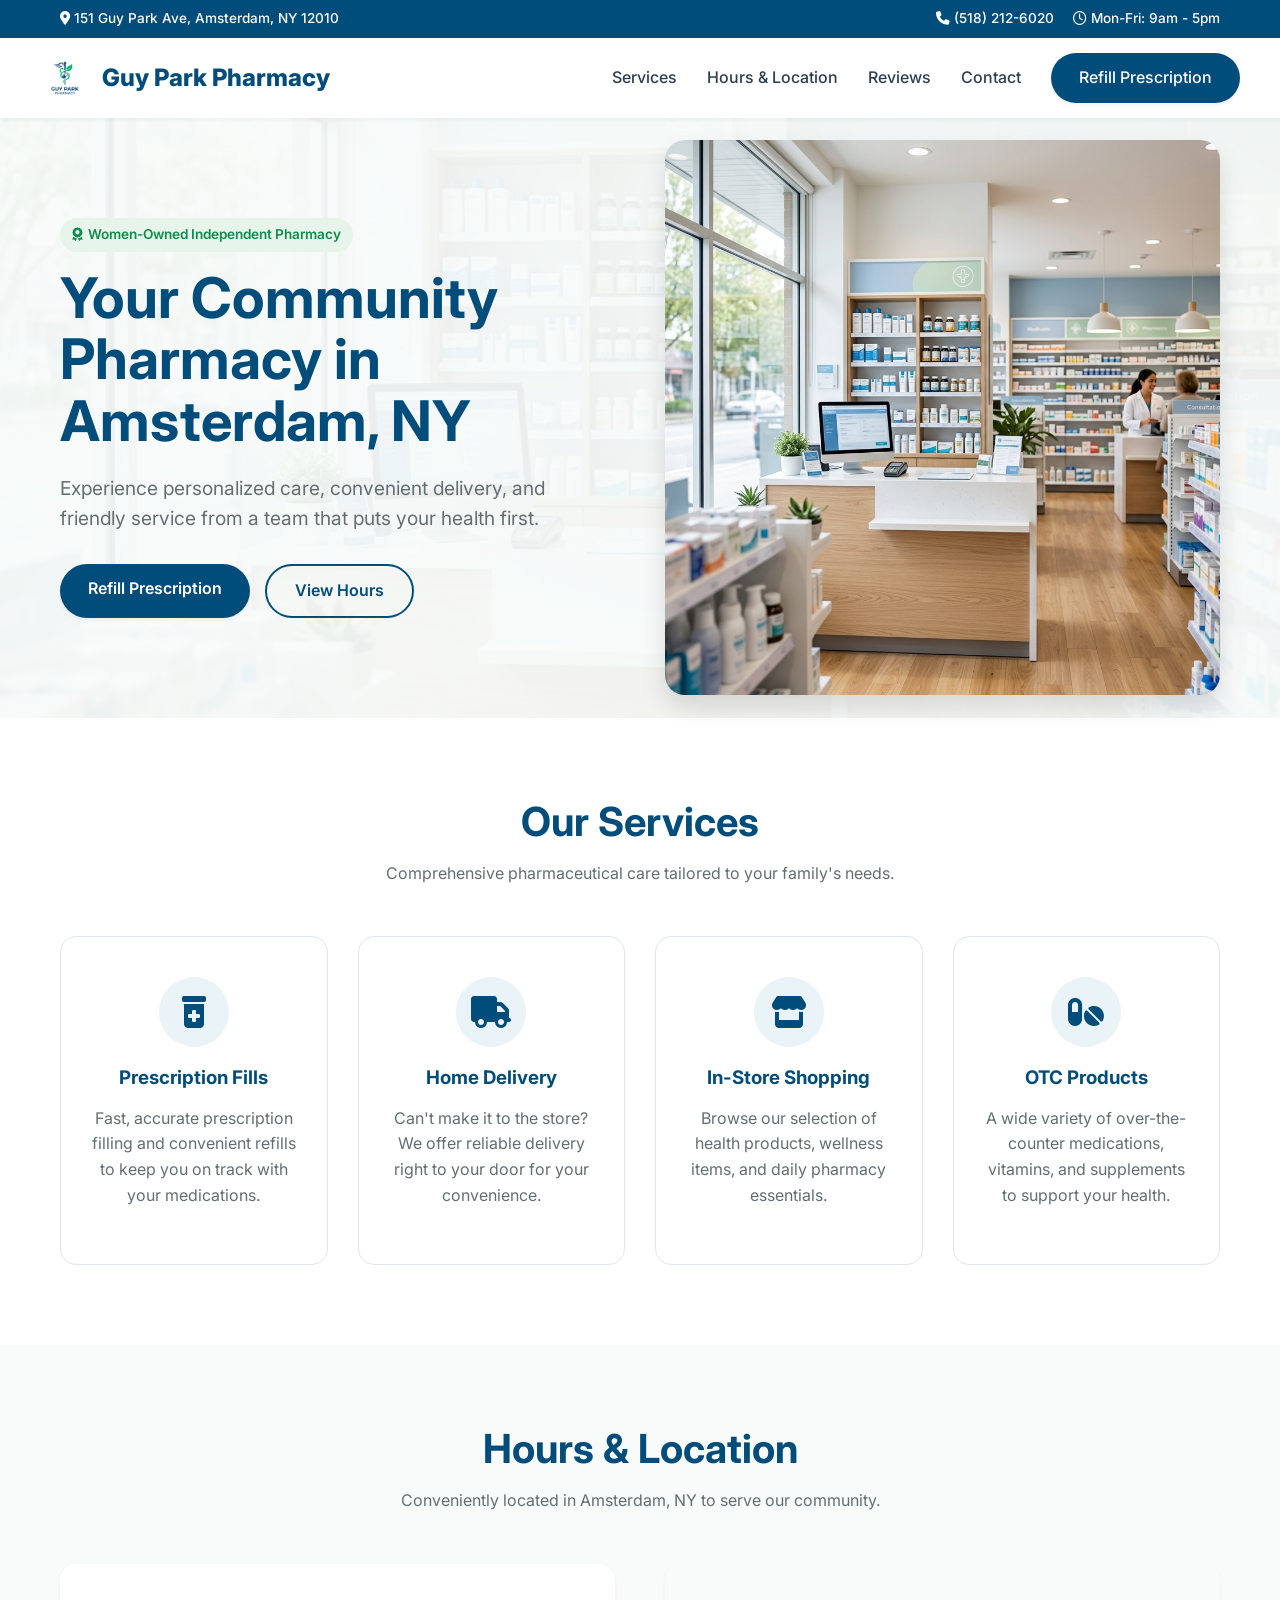
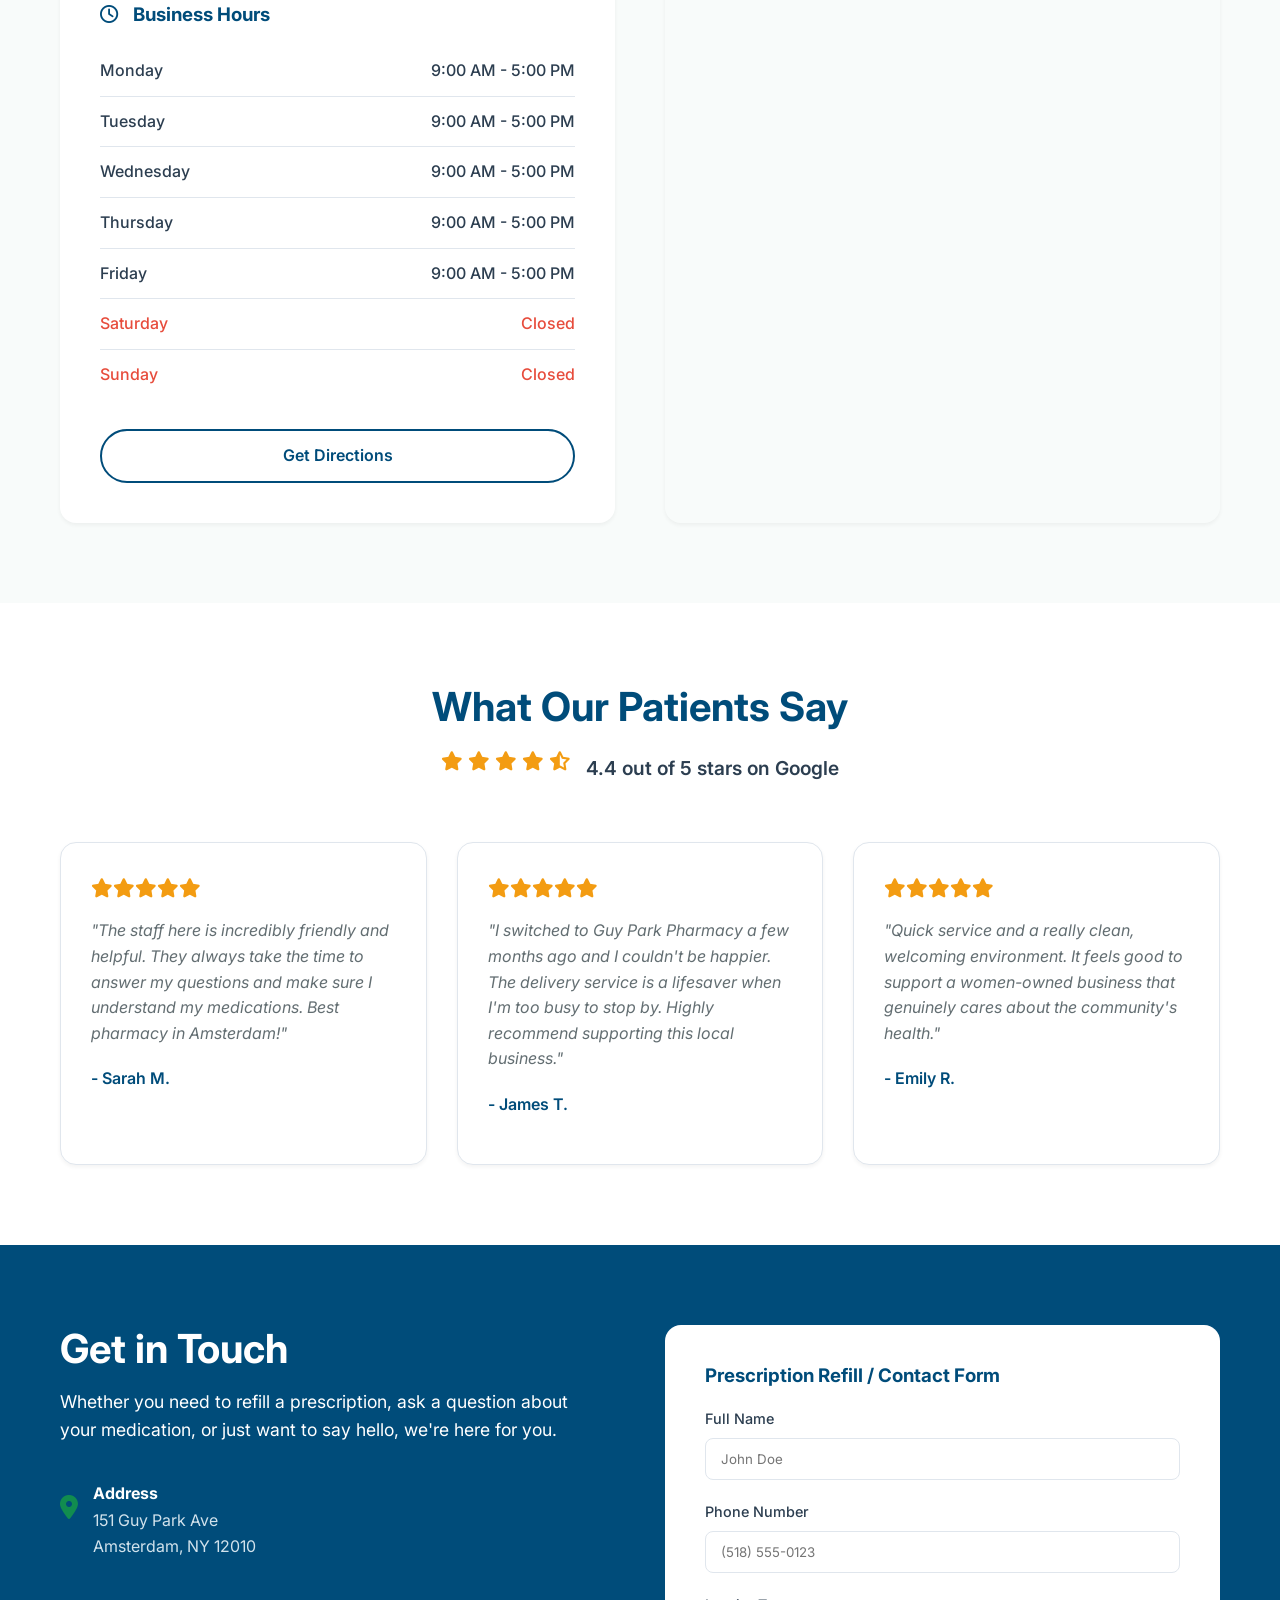
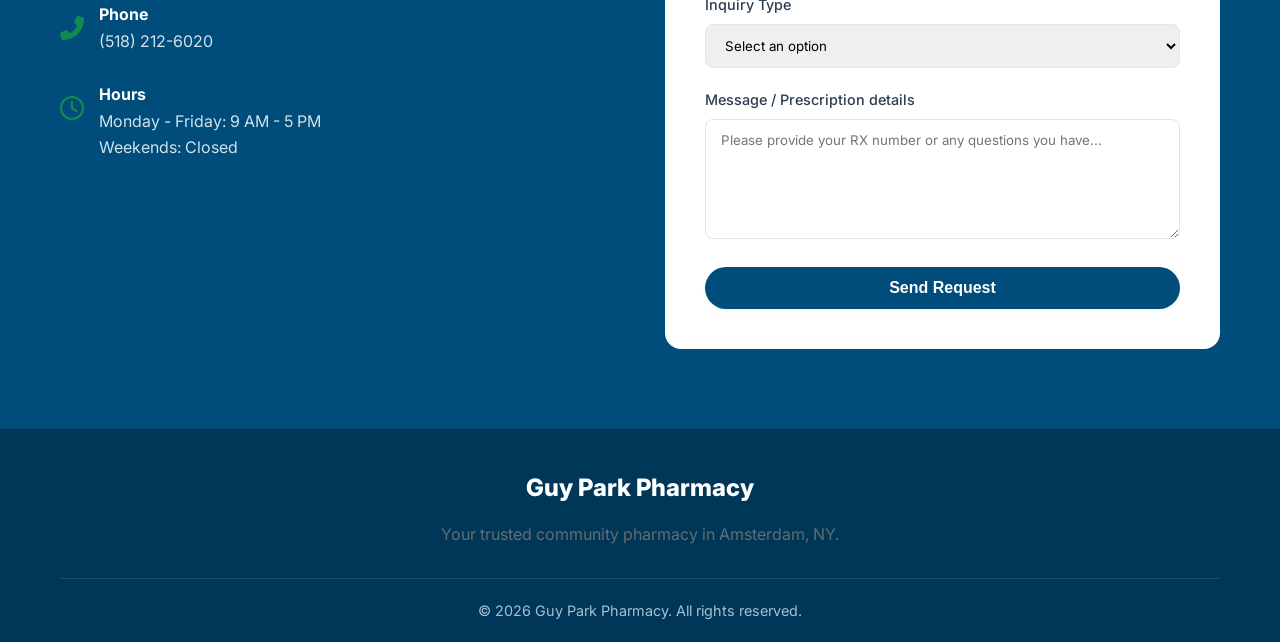
==== index.html @ b2bc0f2f "Initial commit for Guy Park Pharmacy website" ====
<!DOCTYPE html>
<html lang="en">
<head>
    <meta charset="UTF-8">
    <meta name="viewport" content="width=device-width, initial-scale=1.0">
    <title>Guy Park Pharmacy | Amsterdam, NY</title>
    <meta name="description" content="Guy Park Pharmacy is a highly-rated, women-owned independent community pharmacy in Amsterdam, NY. We offer prescription fulfillment, delivery, and friendly service.">
    
    <!-- Google Fonts -->
    <link rel="preconnect" href="https://fonts.googleapis.com">
    <link rel="preconnect" href="https://fonts.gstatic.com" crossorigin>
    <link href="https://fonts.googleapis.com/css2?family=Inter:wght@400;500;600;700;800&display=swap" rel="stylesheet">
    
    <!-- FontAwesome for Icons -->
    <link rel="stylesheet" href="https://cdnjs.cloudflare.com/ajax/libs/font-awesome/6.4.0/css/all.min.css">
    
    <!-- Custom CSS -->
    <link rel="stylesheet" href="css/styles.css">
</head>
<body>

    <!-- Top Bar -->
    <div class="top-bar">
        <div class="container">
            <div>
                <i class="fas fa-map-marker-alt"></i> 151 Guy Park Ave, Amsterdam, NY 12010
            </div>
            <div>
                <a href="tel:+15182126020"><i class="fas fa-phone"></i> (518) 212-6020</a>
                <a href="#hours"><i class="far fa-clock"></i> Mon-Fri: 9am - 5pm</a>
            </div>
        </div>
    </div>

    <!-- Header & Navigation -->
    <header>
        <div class="container main-nav">
            <a href="#" class="logo">
                <img src="assets/logo.png" alt="Guy Park Pharmacy Logo">
                Guy Park Pharmacy
            </a>
            
            <button class="mobile-menu-btn" aria-label="Toggle Menu">
                <i class="fas fa-bars"></i>
            </button>
            
            <ul class="nav-links">
                <li><a href="#services">Services</a></li>
                <li><a href="#hours">Hours & Location</a></li>
                <li><a href="#reviews">Reviews</a></li>
                <li><a href="#contact">Contact</a></li>
                <li><a href="#contact" class="btn btn-primary" style="color: white;">Refill Prescription</a></li>
            </ul>
        </div>
    </header>

    <main>
        <!-- Hero Section -->
        <section class="hero" id="home">
            <img src="assets/hero.png" alt="Pharmacy Interior" class="hero-bg" style="opacity: 0.05;">
            <div class="container">
                <div class="hero-content">
                    <div class="badge">
                        <i class="fas fa-award"></i> Women-Owned Independent Pharmacy
                    </div>
                    <h1>Your Community Pharmacy in Amsterdam, NY</h1>
                    <p>Experience personalized care, convenient delivery, and friendly service from a team that puts your health first.</p>
                    <div class="hero-buttons">
                        <a href="#contact" class="btn btn-primary">Refill Prescription</a>
                        <a href="#hours" class="btn btn-outline">View Hours</a>
                    </div>
                </div>
                <div class="hero-image">
                    <img src="assets/hero.png" alt="Clean and bright community pharmacy interior">
                </div>
            </div>
        </section>

        <!-- Services Section -->
        <section id="services">
            <div class="container">
                <div class="section-header">
                    <h2 class="section-title">Our Services</h2>
                    <p>Comprehensive pharmaceutical care tailored to your family's needs.</p>
                </div>
                
                <div class="services-grid">
                    <div class="service-card">
                        <div class="service-icon">
                            <i class="fas fa-prescription-bottle-alt"></i>
                        </div>
                        <h3>Prescription Fills</h3>
                        <p>Fast, accurate prescription filling and convenient refills to keep you on track with your medications.</p>
                    </div>
                    
                    <div class="service-card">
                        <div class="service-icon">
                            <i class="fas fa-truck"></i>
                        </div>
                        <h3>Home Delivery</h3>
                        <p>Can't make it to the store? We offer reliable delivery right to your door for your convenience.</p>
                    </div>
                    
                    <div class="service-card">
                        <div class="service-icon">
                            <i class="fas fa-store"></i>
                        </div>
                        <h3>In-Store Shopping</h3>
                        <p>Browse our selection of health products, wellness items, and daily pharmacy essentials.</p>
                    </div>
                    
                    <div class="service-card">
                        <div class="service-icon">
                            <i class="fas fa-pills"></i>
                        </div>
                        <h3>OTC Products</h3>
                        <p>A wide variety of over-the-counter medications, vitamins, and supplements to support your health.</p>
                    </div>
                </div>
            </div>
        </section>

        <!-- Hours & Location Section -->
        <section id="hours" class="info-section">
            <div class="container">
                <div class="section-header">
                    <h2 class="section-title">Hours & Location</h2>
                    <p>Conveniently located in Amsterdam, NY to serve our community.</p>
                </div>
                
                <div class="info-grid">
                    <div class="hours-card">
                        <h3><i class="far fa-clock" style="color: var(--primary-blue); margin-right: 10px;"></i> Business Hours</h3>
                        <ul class="hours-list">
                            <li><span>Monday</span> <span>9:00 AM - 5:00 PM</span></li>
                            <li><span>Tuesday</span> <span>9:00 AM - 5:00 PM</span></li>
                            <li><span>Wednesday</span> <span>9:00 AM - 5:00 PM</span></li>
                            <li><span>Thursday</span> <span>9:00 AM - 5:00 PM</span></li>
                            <li><span>Friday</span> <span>9:00 AM - 5:00 PM</span></li>
                            <li class="closed"><span>Saturday</span> <span>Closed</span></li>
                            <li class="closed"><span>Sunday</span> <span>Closed</span></li>
                        </ul>
                        <div style="margin-top: 30px;">
                            <a href="https://www.google.com/maps/place/Guy+Park+Pharmacy/@42.9444262,-74.200725,17z/data=!4m15!1m8!3m7!1s0x89de61a58479da85:0x96a88b365ef6ac1d!2sGuy+Park+Pharmacy!8m2!3d42.9444223!4d-74.1981447!10e1!16s%2Fg%2F11jdb7kjbs!3m5!1s0x89de61a58479da85:0x96a88b365ef6ac1d!8m2!3d42.9444223!4d-74.1981447!16s%2Fg%2F11jdb7kjbs?entry=ttu&g_ep=EgoyMDI2MDQyOC4wIKXMDSoASAFQAw%3D%3D" target="_blank" rel="noopener noreferrer" class="btn btn-outline" style="width: 100%; text-align: center;">Get Directions</a>
                        </div>
                    </div>
                    
                    <div class="map-container">
                        <iframe 
                            src="https://www.google.com/maps/embed?pb=!1m18!1m12!1m3!1d2915.2014167520037!2d-74.20071962340387!3d42.944426171144884!2m3!1f0!2f0!3f0!3m2!1i1024!2i768!4f13.1!3m3!1m2!1s0x89de61a58479da85%3A0x96a88b365ef6ac1d!2sGuy%20Park%20Pharmacy!5e0!3m2!1sen!2sus!4v1714506540000!5m2!1sen!2sus" 
                            allowfullscreen="" 
                            loading="lazy" 
                            referrerpolicy="no-referrer-when-downgrade"
                            title="Guy Park Pharmacy Location">
                        </iframe>
                    </div>
                </div>
            </div>
        </section>

        <!-- Reviews Section -->
        <section id="reviews">
            <div class="container">
                <div class="section-header">
                    <h2 class="section-title">What Our Patients Say</h2>
                    <div class="rating-summary">
                        <div class="stars">
                            <i class="fas fa-star"></i>
                            <i class="fas fa-star"></i>
                            <i class="fas fa-star"></i>
                            <i class="fas fa-star"></i>
                            <i class="fas fa-star-half-alt"></i>
                        </div>
                        <span>4.4 out of 5 stars on Google</span>
                    </div>
                </div>
                
                <div class="reviews-grid">
                    <div class="review-card">
                        <div class="stars">
                            <i class="fas fa-star"></i><i class="fas fa-star"></i><i class="fas fa-star"></i><i class="fas fa-star"></i><i class="fas fa-star"></i>
                        </div>
                        <p class="review-text">"The staff here is incredibly friendly and helpful. They always take the time to answer my questions and make sure I understand my medications. Best pharmacy in Amsterdam!"</p>
                        <p class="review-author">- Sarah M.</p>
                    </div>
                    
                    <div class="review-card">
                        <div class="stars">
                            <i class="fas fa-star"></i><i class="fas fa-star"></i><i class="fas fa-star"></i><i class="fas fa-star"></i><i class="fas fa-star"></i>
                        </div>
                        <p class="review-text">"I switched to Guy Park Pharmacy a few months ago and I couldn't be happier. The delivery service is a lifesaver when I'm too busy to stop by. Highly recommend supporting this local business."</p>
                        <p class="review-author">- James T.</p>
                    </div>
                    
                    <div class="review-card">
                        <div class="stars">
                            <i class="fas fa-star"></i><i class="fas fa-star"></i><i class="fas fa-star"></i><i class="fas fa-star"></i><i class="fas fa-star"></i>
                        </div>
                        <p class="review-text">"Quick service and a really clean, welcoming environment. It feels good to support a women-owned business that genuinely cares about the community's health."</p>
                        <p class="review-author">- Emily R.</p>
                    </div>
                </div>
            </div>
        </section>

        <!-- Contact Section -->
        <section id="contact" class="contact-section">
            <div class="container">
                <div class="contact-grid">
                    <div class="contact-info">
                        <h2 class="section-title" style="text-align: left;">Get in Touch</h2>
                        <p style="margin-bottom: 40px; font-size: 1.1rem;">Whether you need to refill a prescription, ask a question about your medication, or just want to say hello, we're here for you.</p>
                        
                        <div class="contact-item">
                            <div class="contact-item-icon"><i class="fas fa-map-marker-alt"></i></div>
                            <div>
                                <h4>Address</h4>
                                <p>151 Guy Park Ave<br>Amsterdam, NY 12010</p>
                            </div>
                        </div>
                        
                        <div class="contact-item">
                            <div class="contact-item-icon"><i class="fas fa-phone-alt"></i></div>
                            <div>
                                <h4>Phone</h4>
                                <a href="tel:+15182126020">(518) 212-6020</a>
                            </div>
                        </div>
                        
                        <div class="contact-item">
                            <div class="contact-item-icon"><i class="far fa-clock"></i></div>
                            <div>
                                <h4>Hours</h4>
                                <p>Monday - Friday: 9 AM - 5 PM<br>Weekends: Closed</p>
                            </div>
                        </div>
                    </div>
                    
                    <div class="contact-form">
                        <h3>Prescription Refill / Contact Form</h3>
                        <form id="contactForm" name="contact" data-netlify="true">
                            <div class="form-group">
                                <label for="name">Full Name</label>
                                <input type="text" id="name" name="name" class="form-control" required placeholder="John Doe">
                            </div>
                            <div class="form-group">
                                <label for="phone">Phone Number</label>
                                <input type="tel" id="phone" name="phone" class="form-control" required placeholder="(518) 555-0123">
                            </div>
                            <div class="form-group">
                                <label for="inquiryType">Inquiry Type</label>
                                <select id="inquiryType" name="inquiryType" class="form-control" required>
                                    <option value="" disabled selected>Select an option</option>
                                    <option value="refill">Prescription Refill</option>
                                    <option value="delivery">Delivery Request</option>
                                    <option value="general">General Question</option>
                                </select>
                            </div>
                            <div class="form-group">
                                <label for="message">Message / Prescription details</label>
                                <textarea id="message" name="message" class="form-control" required placeholder="Please provide your RX number or any questions you have..."></textarea>
                            </div>
                            <button type="submit" class="btn btn-primary" style="width: 100%;">Send Request</button>
                        </form>
                    </div>
                </div>
            </div>
        </section>
    </main>

    <!-- Footer -->
    <footer>
        <div class="container">
            <div class="footer-content">
                <div class="footer-logo">Guy Park Pharmacy</div>
                <p>Your trusted community pharmacy in Amsterdam, NY.</p>
            </div>
            <div class="copyright">
                &copy; <script>document.write(new Date().getFullYear())</script> Guy Park Pharmacy. All rights reserved.
            </div>
        </div>
    </footer>

    <!-- Custom JS -->
    <script src="js/main.js"></script>
</body>
</html>
---- css/styles.css ----
:root {
  --primary-blue: #004c7a;
  --secondary-blue: #006eb3;
  --primary-green: #118c4f;
  --light-bg: #f8fbfa;
  --dark-text: #2c3e50;
  --gray-text: #636e72;
  --white: #ffffff;
  --border-color: #e0e6ed;
  
  --font-main: 'Inter', system-ui, -apple-system, sans-serif;
  
  --shadow-sm: 0 2px 4px rgba(0,0,0,0.05);
  --shadow-md: 0 4px 12px rgba(0,0,0,0.08);
  --shadow-lg: 0 12px 24px rgba(0,0,0,0.12);
  
  --transition: all 0.3s ease;
}

* {
  margin: 0;
  padding: 0;
  box-sizing: border-box;
}

body {
  font-family: var(--font-main);
  color: var(--dark-text);
  line-height: 1.6;
  background-color: var(--white);
  -webkit-font-smoothing: antialiased;
}

h1, h2, h3, h4, h5, h6 {
  font-weight: 700;
  line-height: 1.2;
  margin-bottom: 1rem;
  color: var(--primary-blue);
}

p {
  margin-bottom: 1rem;
  color: var(--gray-text);
}

a {
  color: var(--primary-blue);
  text-decoration: none;
  transition: var(--transition);
}

a:hover {
  color: var(--secondary-blue);
}

img {
  max-width: 100%;
  height: auto;
  display: block;
}

.container {
  width: 100%;
  max-width: 1200px;
  margin: 0 auto;
  padding: 0 20px;
}

/* Button Styles */
.btn {
  display: inline-block;
  padding: 12px 28px;
  border-radius: 50px;
  font-weight: 600;
  text-align: center;
  cursor: pointer;
  transition: var(--transition);
  border: none;
  font-size: 1rem;
}

.btn-primary {
  background-color: var(--primary-blue);
  color: var(--white);
  box-shadow: var(--shadow-sm);
}

.btn-primary:hover {
  background-color: var(--secondary-blue);
  color: var(--white);
  transform: translateY(-2px);
  box-shadow: var(--shadow-md);
}

.btn-secondary {
  background-color: var(--primary-green);
  color: var(--white);
}

.btn-secondary:hover {
  background-color: #0e7340;
  color: var(--white);
  transform: translateY(-2px);
  box-shadow: var(--shadow-md);
}

.btn-outline {
  background-color: transparent;
  color: var(--primary-blue);
  border: 2px solid var(--primary-blue);
}

.btn-outline:hover {
  background-color: var(--primary-blue);
  color: var(--white);
}

/* Header & Navigation */
header {
  background-color: var(--white);
  box-shadow: var(--shadow-sm);
  position: sticky;
  top: 0;
  z-index: 100;
}

.top-bar {
  background-color: var(--primary-blue);
  color: var(--white);
  padding: 8px 0;
  font-size: 0.85rem;
  font-weight: 500;
}

.top-bar .container {
  display: flex;
  justify-content: space-between;
  align-items: center;
}

.top-bar a {
  color: var(--white);
  margin-left: 15px;
}

.top-bar a:hover {
  opacity: 0.8;
}

.main-nav {
  display: flex;
  justify-content: space-between;
  align-items: center;
  padding: 15px 0;
}

.logo {
  display: flex;
  align-items: center;
  gap: 12px;
  font-size: 1.5rem;
  font-weight: 800;
  color: var(--primary-blue);
}

.logo img {
  height: 50px;
}

.nav-links {
  display: flex;
  list-style: none;
  gap: 30px;
  align-items: center;
}

.nav-links a {
  color: var(--dark-text);
  font-weight: 500;
}

.nav-links a:hover, .nav-links a.active {
  color: var(--primary-green);
}

.mobile-menu-btn {
  display: none;
  background: none;
  border: none;
  font-size: 1.5rem;
  cursor: pointer;
  color: var(--primary-blue);
}

/* Badges */
.badge {
  display: inline-flex;
  align-items: center;
  background-color: #e6f4ea;
  color: var(--primary-green);
  padding: 6px 12px;
  border-radius: 20px;
  font-size: 0.85rem;
  font-weight: 600;
  margin-bottom: 1rem;
}

.badge i {
  margin-right: 6px;
}

/* Sections */
section {
  padding: 80px 0;
}

.section-header {
  text-align: center;
  max-width: 600px;
  margin: 0 auto 50px;
}

.section-title {
  font-size: 2.5rem;
  margin-bottom: 15px;
}

/* Hero Section */
.hero {
  padding: 0;
  position: relative;
  background-color: var(--light-bg);
  min-height: 600px;
  display: flex;
  align-items: center;
}

.hero-bg {
  position: absolute;
  top: 0;
  left: 0;
  width: 100%;
  height: 100%;
  object-fit: cover;
  opacity: 0.15;
  z-index: 0;
}

.hero .container {
  position: relative;
  z-index: 1;
  display: grid;
  grid-template-columns: 1fr 1fr;
  gap: 50px;
  align-items: center;
}

.hero-content h1 {
  font-size: 3.5rem;
  line-height: 1.1;
  margin-bottom: 20px;
  color: var(--primary-blue);
}

.hero-content p {
  font-size: 1.2rem;
  margin-bottom: 30px;
}

.hero-buttons {
  display: flex;
  gap: 15px;
}

.hero-image {
  border-radius: 20px;
  box-shadow: var(--shadow-lg);
  overflow: hidden;
}

.hero-image img {
  width: 100%;
  height: auto;
  transform: scale(1.05);
  transition: transform 0.5s ease;
}

.hero-image:hover img {
  transform: scale(1);
}

/* Services */
.services-grid {
  display: grid;
  grid-template-columns: repeat(auto-fit, minmax(250px, 1fr));
  gap: 30px;
}

.service-card {
  background: var(--white);
  border: 1px solid var(--border-color);
  border-radius: 16px;
  padding: 40px 30px;
  text-align: center;
  transition: var(--transition);
}

.service-card:hover {
  transform: translateY(-10px);
  box-shadow: var(--shadow-md);
  border-color: transparent;
}

.service-icon {
  width: 70px;
  height: 70px;
  background-color: #eaf3f8;
  color: var(--primary-blue);
  border-radius: 50%;
  display: flex;
  align-items: center;
  justify-content: center;
  font-size: 2rem;
  margin: 0 auto 20px;
  transition: var(--transition);
}

.service-card:hover .service-icon {
  background-color: var(--primary-blue);
  color: var(--white);
}

/* Info Section (Hours & Location) */
.info-section {
  background-color: var(--light-bg);
}

.info-grid {
  display: grid;
  grid-template-columns: 1fr 1fr;
  gap: 50px;
}

.hours-card {
  background: var(--white);
  padding: 40px;
  border-radius: 16px;
  box-shadow: var(--shadow-sm);
}

.hours-list {
  list-style: none;
  margin-top: 20px;
}

.hours-list li {
  display: flex;
  justify-content: space-between;
  padding: 12px 0;
  border-bottom: 1px solid var(--border-color);
  font-weight: 500;
}

.hours-list li:last-child {
  border-bottom: none;
}

.hours-list li.closed {
  color: #e74c3c;
}

.map-container {
  border-radius: 16px;
  overflow: hidden;
  box-shadow: var(--shadow-sm);
  height: 100%;
  min-height: 400px;
}

.map-container iframe {
  width: 100%;
  height: 100%;
  border: none;
}

/* Reviews */
.reviews-grid {
  display: grid;
  grid-template-columns: repeat(auto-fit, minmax(300px, 1fr));
  gap: 30px;
}

.review-card {
  background: var(--white);
  padding: 30px;
  border-radius: 16px;
  box-shadow: var(--shadow-sm);
  border: 1px solid var(--border-color);
}

.stars {
  color: #f39c12;
  font-size: 1.2rem;
  margin-bottom: 15px;
}

.review-text {
  font-style: italic;
  margin-bottom: 20px;
}

.review-author {
  font-weight: 600;
  color: var(--primary-blue);
}

.rating-summary {
  display: flex;
  align-items: center;
  justify-content: center;
  gap: 15px;
  margin-bottom: 40px;
  font-size: 1.2rem;
  font-weight: 600;
}

/* Contact */
.contact-section {
  background-color: var(--primary-blue);
  color: var(--white);
}

.contact-section .section-title,
.contact-section p {
  color: var(--white);
}

.contact-grid {
  display: grid;
  grid-template-columns: 1fr 1fr;
  gap: 50px;
}

.contact-info {
  padding-right: 30px;
}

.contact-item {
  display: flex;
  align-items: flex-start;
  gap: 15px;
  margin-bottom: 30px;
}

.contact-item-icon {
  font-size: 1.5rem;
  color: var(--primary-green);
  margin-top: 5px;
}

.contact-item h4 {
  color: var(--white);
  margin-bottom: 5px;
}

.contact-item p, .contact-item a {
  color: #d1e2ec;
}

.contact-form {
  background: var(--white);
  padding: 40px;
  border-radius: 16px;
  color: var(--dark-text);
}

.contact-form h3 {
  color: var(--primary-blue);
  margin-bottom: 20px;
}

.form-group {
  margin-bottom: 20px;
}

.form-group label {
  display: block;
  margin-bottom: 8px;
  font-weight: 500;
  font-size: 0.9rem;
}

.form-control {
  width: 100%;
  padding: 12px 15px;
  border: 1px solid var(--border-color);
  border-radius: 8px;
  font-family: inherit;
  transition: var(--transition);
}

.form-control:focus {
  outline: none;
  border-color: var(--primary-blue);
  box-shadow: 0 0 0 3px rgba(0, 76, 122, 0.1);
}

textarea.form-control {
  resize: vertical;
  min-height: 120px;
}

/* Footer */
footer {
  background-color: #003657;
  color: #a3c2d4;
  padding: 40px 0 20px;
  text-align: center;
}

.footer-content {
  margin-bottom: 30px;
}

.footer-logo {
  font-size: 1.5rem;
  font-weight: 800;
  color: var(--white);
  margin-bottom: 15px;
}

.copyright {
  font-size: 0.9rem;
  border-top: 1px solid rgba(255,255,255,0.1);
  padding-top: 20px;
}

/* Responsive */
@media (max-width: 992px) {
  .hero .container {
    grid-template-columns: 1fr;
    text-align: center;
  }
  
  .hero-content h1 {
    font-size: 2.8rem;
  }
  
  .hero-buttons {
    justify-content: center;
  }
  
  .info-grid, .contact-grid {
    grid-template-columns: 1fr;
  }
}

@media (max-width: 768px) {
  .top-bar {
    display: none;
  }
  
  .mobile-menu-btn {
    display: block;
  }
  
  .nav-links {
    position: fixed;
    top: 80px;
    left: -100%;
    width: 100%;
    height: calc(100vh - 80px);
    background-color: var(--white);
    flex-direction: column;
    justify-content: flex-start;
    padding-top: 40px;
    transition: var(--transition);
  }
  
  .nav-links.active {
    left: 0;
  }
  
  .hero-content h1 {
    font-size: 2.2rem;
  }
  
  .section-title {
    font-size: 2rem;
  }
}
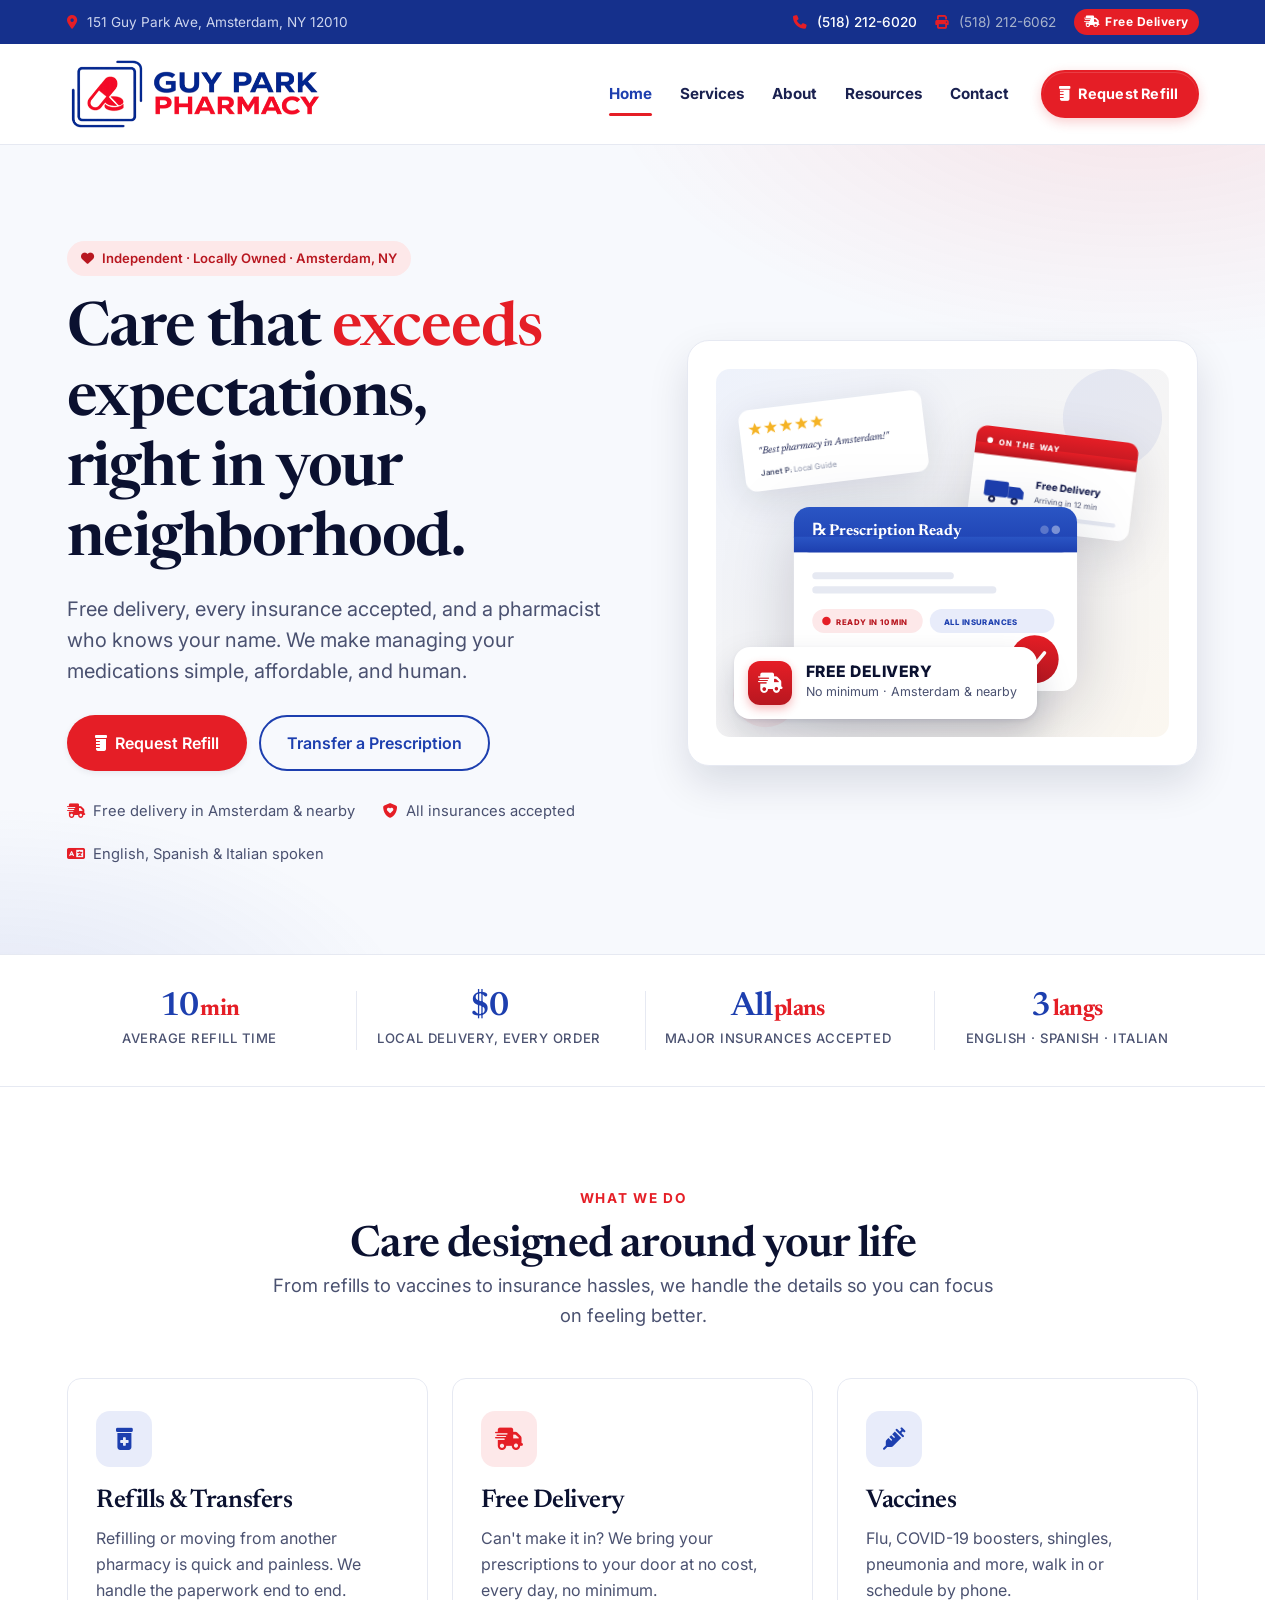
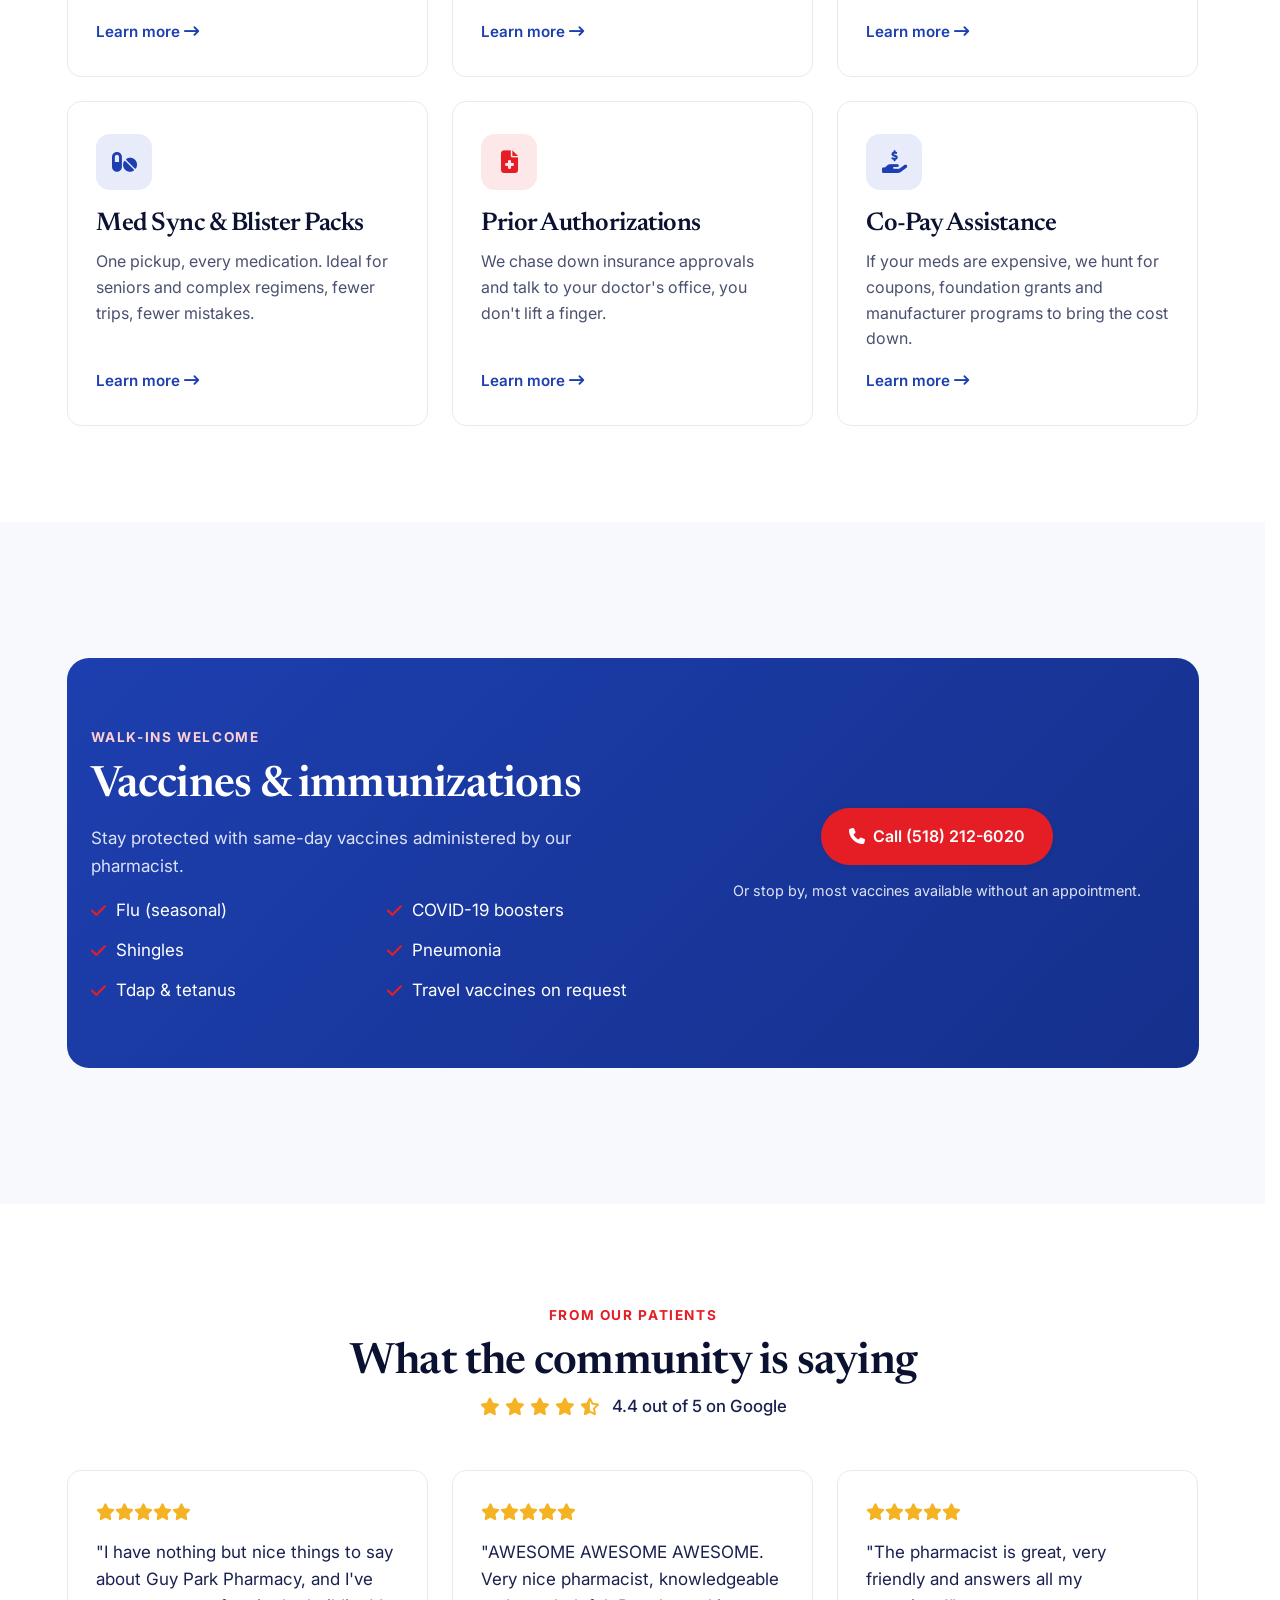
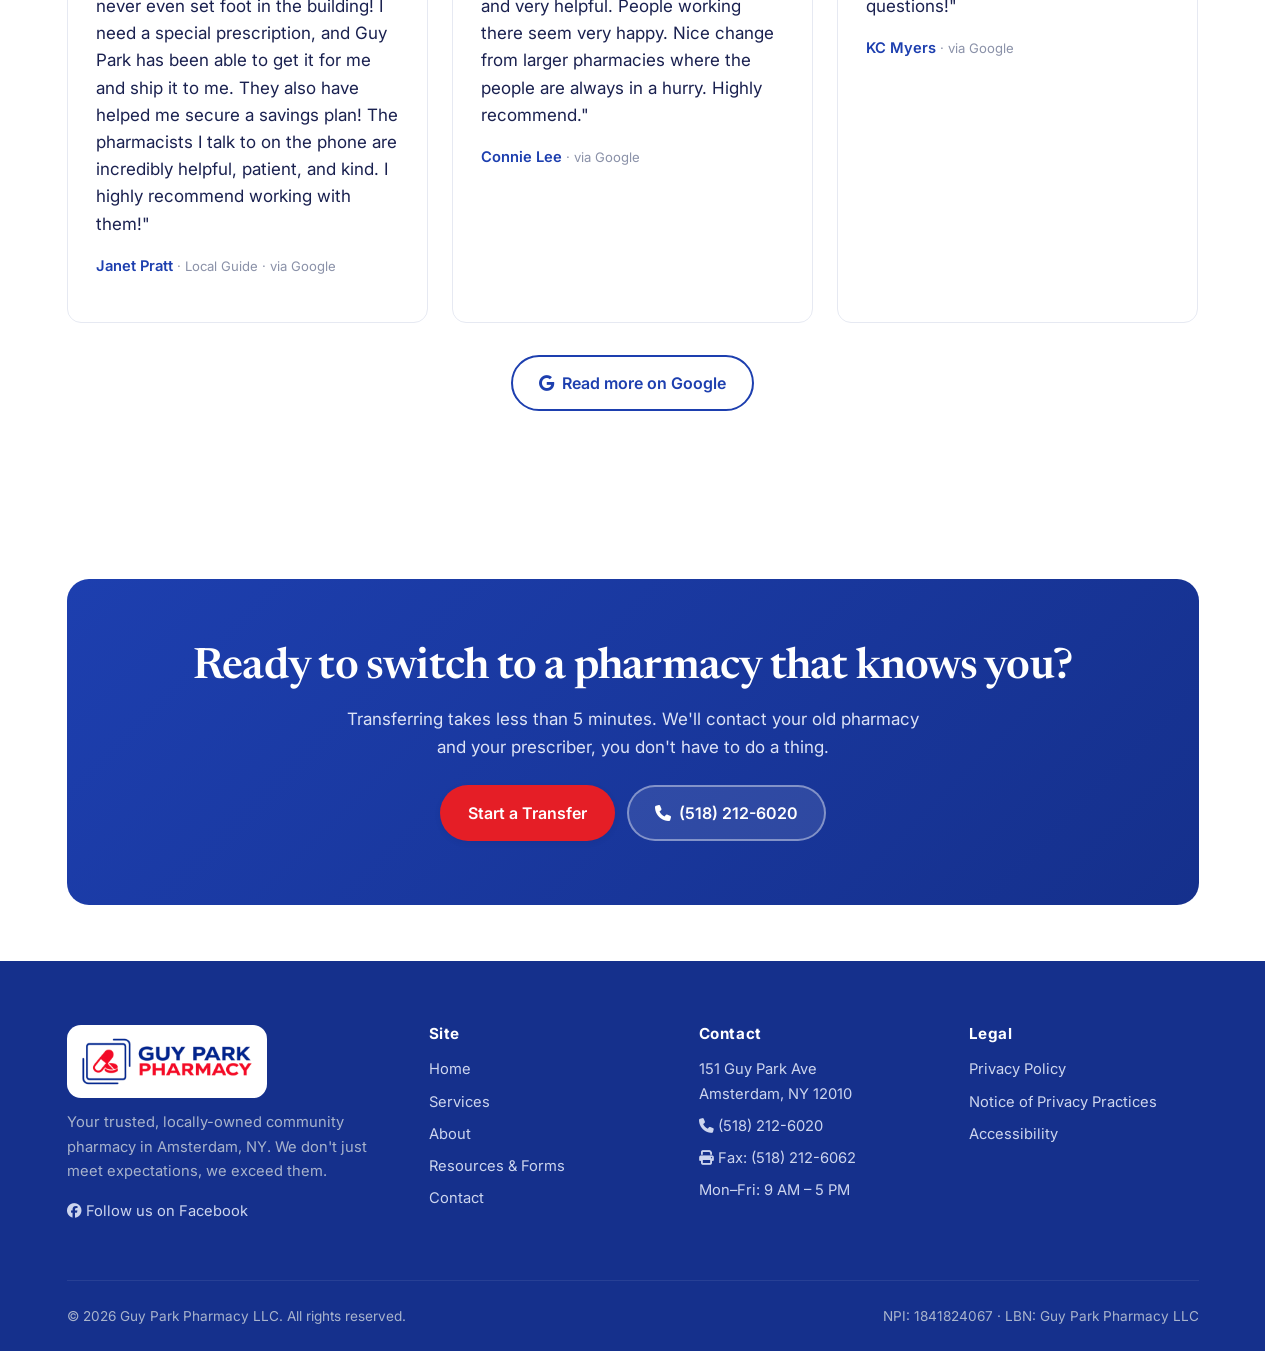
==== commit 5ddfdbcb: "Polish layout alignments, optimize visual logo weight, integrate WCAG accessibility standards, and u" ====
--- a/index.html
+++ b/index.html
@@ -1,287 +1,540 @@
 <!DOCTYPE html>
 <html lang="en">
 <head>
-    <meta charset="UTF-8">
-    <meta name="viewport" content="width=device-width, initial-scale=1.0">
-    <title>Guy Park Pharmacy | Amsterdam, NY</title>
-    <meta name="description" content="Guy Park Pharmacy is a highly-rated, women-owned independent community pharmacy in Amsterdam, NY. We offer prescription fulfillment, delivery, and friendly service.">
-    
-    <!-- Google Fonts -->
-    <link rel="preconnect" href="https://fonts.googleapis.com">
-    <link rel="preconnect" href="https://fonts.gstatic.com" crossorigin>
-    <link href="https://fonts.googleapis.com/css2?family=Inter:wght@400;500;600;700;800&display=swap" rel="stylesheet">
-    
-    <!-- FontAwesome for Icons -->
-    <link rel="stylesheet" href="https://cdnjs.cloudflare.com/ajax/libs/font-awesome/6.4.0/css/all.min.css">
-    
-    <!-- Custom CSS -->
-    <link rel="stylesheet" href="css/styles.css">
+  <meta charset="UTF-8">
+  <meta name="viewport" content="width=device-width, initial-scale=1.0">
+  <title>Guy Park Pharmacy | Independent Community Pharmacy in Amsterdam, NY</title>
+  <meta name="description" content="Guy Park Pharmacy is an independent community pharmacy in Amsterdam, NY offering free delivery, all-insurance acceptance, prescription transfers, vaccines, and personalized care from pharmacist Justin P. Lefco, RPh.">
+  <link rel="canonical" href="https://guyparkpharmacy.com/">
+
+  <!-- Open Graph -->
+  <meta property="og:type" content="website">
+  <meta property="og:title" content="Guy Park Pharmacy | Amsterdam, NY">
+  <meta property="og:description" content="Free delivery, all insurances accepted, and personalized care from your independent community pharmacy in Amsterdam, NY.">
+  <meta property="og:url" content="https://guyparkpharmacy.com/">
+  <meta property="og:image" content="https://guyparkpharmacy.com/assets/logo-full.png">
+  <meta name="twitter:card" content="summary_large_image">
+
+  <meta name="robots" content="index, follow, max-image-preview:large, max-snippet:-1">
+  <meta name="author" content="Guy Park Pharmacy LLC">
+  <meta name="theme-color" content="#1d3faf">
+  <meta name="format-detection" content="telephone=yes">
+
+  <!-- Geo targeting for local SEO -->
+  <meta name="geo.region" content="US-NY">
+  <meta name="geo.placename" content="Amsterdam, NY">
+  <meta name="geo.position" content="42.944422;-74.198145">
+  <meta name="ICBM" content="42.944422, -74.198145">
+
+  <!-- Open Graph / Twitter — site-wide values -->
+  <meta property="og:site_name" content="Guy Park Pharmacy">
+  <meta property="og:locale" content="en_US">
+  <meta name="twitter:image" content="https://guyparkpharmacy.com/assets/logo-full.png">
+
+
+  <!-- Favicon -->
+  <link rel="icon" type="image/png" href="assets/logo.png">
+  <link rel="apple-touch-icon" href="assets/logo.png">
+
+  <!-- Fonts & icons -->
+  <link rel="preconnect" href="https://fonts.googleapis.com">
+  <link rel="preconnect" href="https://fonts.gstatic.com" crossorigin>
+  <link href="https://fonts.googleapis.com/css2?family=Inter:wght@400;500;600;700;800&family=Newsreader:opsz,wght@6..72,400;6..72,500;6..72,600;6..72,700&display=swap" rel="stylesheet">
+  <link rel="stylesheet" href="https://cdnjs.cloudflare.com/ajax/libs/font-awesome/6.4.0/css/all.min.css">
+  <link rel="stylesheet" href="css/styles.css">
+
+  <!-- LocalBusiness / Pharmacy schema for local SEO -->
+  <script type="application/ld+json">
+  {
+    "@context": "https://schema.org",
+    "@type": "Pharmacy",
+    "name": "Guy Park Pharmacy",
+    "legalName": "Guy Park Pharmacy LLC",
+    "identifier": {
+      "@type": "PropertyValue",
+      "propertyID": "NPI",
+      "value": "1841824067"
+    },
+    "image": "https://guyparkpharmacy.com/assets/logo-full.png",
+    "url": "https://guyparkpharmacy.com/",
+    "telephone": "+1-518-212-6020",
+    "faxNumber": "+1-518-212-6062",
+    "address": {
+      "@type": "PostalAddress",
+      "streetAddress": "151 Guy Park Ave",
+      "addressLocality": "Amsterdam",
+      "addressRegion": "NY",
+      "postalCode": "12010",
+      "addressCountry": "US"
+    },
+    "geo": { "@type": "GeoCoordinates", "latitude": 42.944422, "longitude": -74.198145 },
+    "openingHoursSpecification": [{
+      "@type": "OpeningHoursSpecification",
+      "dayOfWeek": ["Monday","Tuesday","Wednesday","Thursday","Friday"],
+      "opens": "09:00", "closes": "17:00"
+    }],
+    "priceRange": "$$",
+    "areaServed": "Amsterdam, NY and surrounding Mohawk Valley",
+    "employee": {
+      "@type": "Person",
+      "name": "Justin P. Lefco",
+      "jobTitle": "Pharmacist",
+      "identifier": "NPI 1124208848"
+    },
+    "knowsLanguage": ["English","Spanish","Italian"],
+    "slogan": "We don't just meet expectations, we exceed them.",
+    "sameAs": [
+      "https://www.facebook.com/GuyParkPharmacy/"
+    ],
+    "aggregateRating": {
+      "@type": "AggregateRating",
+      "ratingValue": "4.4",
+      "reviewCount": "3",
+      "bestRating": "5",
+      "worstRating": "1"
+    },
+    "review": [
+      {
+        "@type": "Review",
+        "author": {"@type": "Person", "name": "Janet Pratt"},
+        "reviewRating": {"@type": "Rating", "ratingValue": "5", "bestRating": "5"},
+        "reviewBody": "I have nothing but nice things to say about Guy Park Pharmacy. I need a special prescription, and Guy Park has been able to get it for me and ship it to me. They also have helped me secure a savings plan. The pharmacists I talk to on the phone are incredibly helpful, patient, and kind."
+      },
+      {
+        "@type": "Review",
+        "author": {"@type": "Person", "name": "Connie Lee"},
+        "reviewRating": {"@type": "Rating", "ratingValue": "5", "bestRating": "5"},
+        "reviewBody": "Very nice pharmacist, knowledgeable and very helpful. People working there seem very happy. Nice change from larger pharmacies where the people are always in a hurry. Highly recommend."
+      },
+      {
+        "@type": "Review",
+        "author": {"@type": "Person", "name": "KC Myers"},
+        "reviewRating": {"@type": "Rating", "ratingValue": "5", "bestRating": "5"},
+        "reviewBody": "The pharmacist is great, very friendly and answers all my questions."
+      }
+    ]
+  }
+  </script>
+
+  <!-- WebSite identity -->
+  <script type="application/ld+json">
+  {
+    "@context": "https://schema.org",
+    "@type": "WebSite",
+    "name": "Guy Park Pharmacy",
+    "url": "https://guyparkpharmacy.com/",
+    "inLanguage": "en-US",
+    "publisher": {
+      "@type": "Organization",
+      "name": "Guy Park Pharmacy LLC",
+      "url": "https://guyparkpharmacy.com/",
+      "logo": "https://guyparkpharmacy.com/assets/logo-full.png",
+      "sameAs": ["https://www.facebook.com/GuyParkPharmacy/"]
+    }
+  }
+  </script>
+  <!-- Analytics (GA4) - configured in js/analytics.js -->
+  <script src="js/analytics.js" defer></script>
 </head>
 <body>
-
-    <!-- Top Bar -->
-    <div class="top-bar">
-        <div class="container">
+  <a class="skip-link" href="#main">Skip to main content</a>
+
+  <!-- Top bar -->
+  <div class="topbar">
+    <div class="container">
+      <div><i class="fas fa-map-marker-alt"></i> 151 Guy Park Ave, Amsterdam, NY 12010</div>
+      <div style="display:flex;gap:18px;align-items:center;flex-wrap:wrap;">
+        <a href="tel:+15182126020"><i class="fas fa-phone"></i> (518) 212-6020</a>
+        <span style="color:#a8b3cc;"><i class="fas fa-print" aria-hidden="true"></i> (518) 212-6062</span>
+        <span class="delivery-pill"><i class="fas fa-truck-fast" aria-hidden="true"></i> Free Delivery</span>
+      </div>
+    </div>
+  </div>
+
+  <!-- Header -->
+  <header class="site-header">
+    <div class="container">
+      <a href="index.html" class="brand" aria-label="Guy Park Pharmacy, home">
+        <img src="assets/logo.png" alt="Guy Park Pharmacy, We don't just meet expectations, we exceed them.">
+      </a>
+      <button class="menu-toggle" aria-label="Toggle menu" aria-expanded="false" aria-controls="primary-nav">
+        <i class="fas fa-bars" aria-hidden="true"></i>
+      </button>
+      <nav class="nav" id="primary-nav" aria-label="Primary">
+        <a href="index.html">Home</a>
+        <a href="services.html">Services</a>
+        <a href="about.html">About</a>
+        <a href="resources.html">Resources</a>
+        <a href="contact.html">Contact</a>
+        <a href="contact.html#refill" class="btn btn--accent nav-cta">
+          <i class="fas fa-prescription-bottle" aria-hidden="true"></i>
+          <span>Request Refill</span>
+        </a>
+      </nav>
+    </div>
+  </header>
+
+  <main id="main">
+    <!-- Hero -->
+    <section class="hero">
+      <div class="container">
+        <div>
+          <span class="badge"><i class="fas fa-heart" aria-hidden="true"></i> Independent · Locally Owned · Amsterdam, NY</span>
+          <h1>Care that <span class="accent">exceeds</span> expectations, right in your neighborhood.</h1>
+          <p class="lede">Free delivery, every insurance accepted, and a pharmacist who knows your name. We make managing your medications simple, affordable, and human.</p>
+          <div class="hero-ctas">
+            <a href="contact.html#refill" class="btn btn--accent">
+              <i class="fas fa-prescription-bottle" aria-hidden="true"></i> Request Refill
+            </a>
+            <a href="resources.html" class="btn btn--outline">Transfer a Prescription</a>
+          </div>
+          <div class="hero-meta">
+            <span><i class="fas fa-truck-fast" aria-hidden="true"></i> Free delivery in Amsterdam &amp; nearby</span>
+            <span><i class="fas fa-shield-heart" aria-hidden="true"></i> All insurances accepted</span>
+            <span><i class="fas fa-language" aria-hidden="true"></i> English, Spanish &amp; Italian spoken</span>
+          </div>
+        </div>
+        <div class="hero-card">
+          <div class="hero-art" role="img" aria-label="Guy Park Pharmacy, prescription ready, free delivery on the way, and praise from patients">
+            <svg class="hero-svg" viewBox="0 0 640 520" xmlns="http://www.w3.org/2000/svg" aria-hidden="true">
+              <defs>
+                <linearGradient id="bg" x1="0" y1="0" x2="1" y2="1">
+                  <stop offset="0%" stop-color="#eef2fb"/>
+                  <stop offset="100%" stop-color="#fbf7f0"/>
+                </linearGradient>
+                <linearGradient id="blueG" x1="0" y1="0" x2="0" y2="1">
+                  <stop offset="0%" stop-color="#2a55c4"/>
+                  <stop offset="100%" stop-color="#1d3faf"/>
+                </linearGradient>
+                <linearGradient id="redG" x1="0" y1="0" x2="0" y2="1">
+                  <stop offset="0%" stop-color="#e51e26"/>
+                  <stop offset="100%" stop-color="#b81720"/>
+                </linearGradient>
+              </defs>
+
+              <!-- Canvas -->
+              <rect width="640" height="520" fill="url(#bg)"/>
+
+              <!-- Soft decorative shapes (very subtle) -->
+              <circle cx="560" cy="70" r="70" fill="#1d3faf" opacity=".07"/>
+              <circle cx="70"  cy="460" r="46" fill="#e51e26" opacity=".06"/>
+
+              <!-- ================== CARD C (back): Review snippet, tilted left ================== -->
+              <g transform="translate(30 60) rotate(-7)" filter="drop-shadow(0 14px 26px rgba(11,17,48,.12))">
+                <rect width="260" height="116" rx="16" fill="#ffffff"/>
+                <!-- Five stars -->
+                <g transform="translate(22 28)" fill="#f5b324">
+                  <path d="M 0,-9 L 2.6,-2.8 L 9.3,-2.8 L 3.8,1.2 L 5.8,8 L 0,4 L -5.8,8 L -3.8,1.2 L -9.3,-2.8 L -2.6,-2.8 Z"/>
+                  <g transform="translate(22 0)"><path d="M 0,-9 L 2.6,-2.8 L 9.3,-2.8 L 3.8,1.2 L 5.8,8 L 0,4 L -5.8,8 L -3.8,1.2 L -9.3,-2.8 L -2.6,-2.8 Z"/></g>
+                  <g transform="translate(44 0)"><path d="M 0,-9 L 2.6,-2.8 L 9.3,-2.8 L 3.8,1.2 L 5.8,8 L 0,4 L -5.8,8 L -3.8,1.2 L -9.3,-2.8 L -2.6,-2.8 Z"/></g>
+                  <g transform="translate(66 0)"><path d="M 0,-9 L 2.6,-2.8 L 9.3,-2.8 L 3.8,1.2 L 5.8,8 L 0,4 L -5.8,8 L -3.8,1.2 L -9.3,-2.8 L -2.6,-2.8 Z"/></g>
+                  <g transform="translate(88 0)"><path d="M 0,-9 L 2.6,-2.8 L 9.3,-2.8 L 3.8,1.2 L 5.8,8 L 0,4 L -5.8,8 L -3.8,1.2 L -9.3,-2.8 L -2.6,-2.8 Z"/></g>
+                </g>
+                <text x="22" y="64"  font-family="Newsreader, Georgia, serif" font-size="14" font-style="italic" fill="#1a2150">"Best pharmacy in Amsterdam!"</text>
+                <text x="22" y="94"  font-family="Inter, system-ui, sans-serif" font-size="11" font-weight="600" fill="#4a5170">Janet P.</text>
+                <text x="64" y="94"  font-family="Inter, system-ui, sans-serif" font-size="11" fill="#8a91a8">· Local Guide</text>
+              </g>
+
+              <!-- ================== CARD B (back-right): Delivery in progress, tilted right ================== -->
+              <g transform="translate(370 78) rotate(7)" filter="drop-shadow(0 18px 32px rgba(11,17,48,.14))">
+                <rect width="230" height="140" rx="16" fill="#ffffff"/>
+                <!-- Red header strip -->
+                <rect width="230" height="40" rx="16" fill="url(#redG)"/>
+                <rect y="24" width="230" height="16" fill="url(#redG)"/>
+                <circle cx="20" cy="20" r="4" fill="#ffffff"/>
+                <text x="32" y="26" font-family="Inter, system-ui, sans-serif" font-size="11" font-weight="800" fill="#ffffff" letter-spacing="1.8">ON THE WAY</text>
+
+                <!-- Truck glyph -->
+                <g transform="translate(20 70)" fill="#1d3faf">
+                  <rect x="0" y="6" width="34" height="22" rx="3"/>
+                  <path d="M 34 12 L 50 12 L 56 18 L 56 28 L 34 28 Z"/>
+                  <circle cx="12" cy="32" r="5" fill="#1a2150"/>
+                  <circle cx="44" cy="32" r="5" fill="#1a2150"/>
+                  <circle cx="12" cy="32" r="2" fill="#ffffff"/>
+                  <circle cx="44" cy="32" r="2" fill="#ffffff"/>
+                </g>
+                <text x="92" y="80"  font-family="Inter, system-ui, sans-serif" font-size="14" font-weight="800" fill="#1a2150">Free Delivery</text>
+                <text x="92" y="100" font-family="Inter, system-ui, sans-serif" font-size="11" fill="#4a5170">Arriving in 12 min</text>
+
+                <!-- Progress bar -->
+                <rect x="20" y="116" width="190" height="6" rx="3" fill="#e6e9f2"/>
+                <rect x="20" y="116" width="130" height="6" rx="3" fill="url(#redG)"/>
+              </g>
+
+              <!-- ================== CARD A (front, main): Prescription ready ================== -->
+              <g transform="translate(110 195)" filter="drop-shadow(0 26px 48px rgba(11,17,48,.20))">
+                <rect width="400" height="260" rx="22" fill="#ffffff"/>
+
+                <!-- Blue header bar -->
+                <rect width="400" height="64" rx="22" fill="url(#blueG)"/>
+                <rect y="42" width="400" height="22" fill="url(#blueG)"/>
+                <text x="26" y="40" font-family="Newsreader, Georgia, serif" font-size="22" font-weight="700" fill="#ffffff">℞ Prescription Ready</text>
+                <circle cx="370" cy="32" r="6" fill="#ffffff" opacity=".4"/>
+                <circle cx="354" cy="32" r="6" fill="#ffffff" opacity=".25"/>
+
+                <!-- Patient detail lines -->
+                <rect x="26" y="92"  width="200" height="10" rx="5" fill="#e6e9f2"/>
+                <rect x="26" y="112" width="260" height="10" rx="5" fill="#e6e9f2"/>
+
+                <!-- Chips row -->
+                <g transform="translate(26 144)">
+                  <rect width="156" height="34" rx="17" fill="#fde8e9"/>
+                  <circle cx="20" cy="17" r="6" fill="#e51e26"/>
+                  <text x="34" y="22" font-family="Inter, system-ui, sans-serif" font-size="11" font-weight="800" fill="#b81720" letter-spacing="0.6">READY IN 10 MIN</text>
+                </g>
+                <g transform="translate(192 144)">
+                  <rect width="176" height="34" rx="17" fill="#e8ecfa"/>
+                  <text x="20" y="22" font-family="Inter, system-ui, sans-serif" font-size="11" font-weight="800" fill="#1d3faf" letter-spacing="0.6">ALL INSURANCES</text>
+                </g>
+
+                <!-- Pharmacist verified row -->
+                <g transform="translate(26 200)">
+                  <circle cx="10" cy="10" r="10" fill="#2dbe6c" opacity=".18"/>
+                  <circle cx="10" cy="10" r="5" fill="#1f9e55"/>
+                  <text x="30" y="15" font-family="Inter, system-ui, sans-serif" font-size="12" font-weight="600" fill="#1a2150">Pharmacist verified</text>
+                  <text x="30" y="32" font-family="Inter, system-ui, sans-serif" font-size="11" fill="#4a5170">Justin Lefco, RPh</text>
+                </g>
+
+                <!-- Big red checkmark seal -->
+                <g transform="translate(340 215)">
+                  <circle r="34" fill="url(#redG)"/>
+                  <path d="M -14 1 L -3 12 L 14 -9" stroke="#ffffff" stroke-width="5" stroke-linecap="round" stroke-linejoin="round" fill="none"/>
+                </g>
+              </g>
+            </svg>
+
+            <!-- Floating modern badge (the chosen ribbon style) -->
+            <div class="hero-badge">
+              <div class="hero-badge-ico"><i class="fas fa-truck-fast" aria-hidden="true"></i></div>
+              <div>
+                <strong>Free Delivery</strong>
+                <small>No minimum · Amsterdam &amp; nearby</small>
+              </div>
+            </div>
+          </div>
+        </div>
+      </div>
+    </section>
+
+    <!-- Stats band -->
+    <div class="trust-strip">
+      <div class="container">
+        <div class="stat">
+          <div class="num">10<span class="unit">min</span></div>
+          <div class="label">Average refill time</div>
+        </div>
+        <div class="stat">
+          <div class="num">$0</div>
+          <div class="label">Local delivery, every order</div>
+        </div>
+        <div class="stat">
+          <div class="num">All<span class="unit">plans</span></div>
+          <div class="label">Major insurances accepted</div>
+        </div>
+        <div class="stat">
+          <div class="num">3<span class="unit">langs</span></div>
+          <div class="label">English · Spanish · Italian</div>
+        </div>
+      </div>
+    </div>
+
+    <!-- Services preview -->
+    <section id="services">
+      <div class="container">
+        <div class="section-header">
+          <span class="eyebrow">What we do</span>
+          <h2>Care designed around your life</h2>
+          <p>From refills to vaccines to insurance hassles, we handle the details so you can focus on feeling better.</p>
+        </div>
+
+        <div class="grid-3">
+          <article class="service-card">
+            <div class="service-icon"><i class="fas fa-prescription-bottle-medical" aria-hidden="true"></i></div>
+            <h3>Refills &amp; Transfers</h3>
+            <p>Refilling or moving from another pharmacy is quick and painless. We handle the paperwork end to end.</p>
+            <a href="services.html#refills">Learn more <i class="fas fa-arrow-right-long" aria-hidden="true"></i></a>
+          </article>
+
+          <article class="service-card service-card--accent">
+            <div class="service-icon"><i class="fas fa-truck-fast" aria-hidden="true"></i></div>
+            <h3>Free Delivery</h3>
+            <p>Can't make it in? We bring your prescriptions to your door at no cost, every day, no minimum.</p>
+            <a href="services.html#delivery">Learn more <i class="fas fa-arrow-right-long" aria-hidden="true"></i></a>
+          </article>
+
+          <article class="service-card">
+            <div class="service-icon"><i class="fas fa-syringe" aria-hidden="true"></i></div>
+            <h3>Vaccines</h3>
+            <p>Flu, COVID-19 boosters, shingles, pneumonia and more, walk in or schedule by phone.</p>
+            <a href="services.html#vaccines">Learn more <i class="fas fa-arrow-right-long" aria-hidden="true"></i></a>
+          </article>
+
+          <article class="service-card">
+            <div class="service-icon"><i class="fas fa-pills" aria-hidden="true"></i></div>
+            <h3>Med Sync &amp; Blister Packs</h3>
+            <p>One pickup, every medication. Ideal for seniors and complex regimens, fewer trips, fewer mistakes.</p>
+            <a href="services.html#adherence">Learn more <i class="fas fa-arrow-right-long" aria-hidden="true"></i></a>
+          </article>
+
+          <article class="service-card service-card--accent">
+            <div class="service-icon"><i class="fas fa-file-medical" aria-hidden="true"></i></div>
+            <h3>Prior Authorizations</h3>
+            <p>We chase down insurance approvals and talk to your doctor's office, you don't lift a finger.</p>
+            <a href="services.html#prior-auth">Learn more <i class="fas fa-arrow-right-long" aria-hidden="true"></i></a>
+          </article>
+
+          <article class="service-card">
+            <div class="service-icon"><i class="fas fa-hand-holding-dollar" aria-hidden="true"></i></div>
+            <h3>Co-Pay Assistance</h3>
+            <p>If your meds are expensive, we hunt for coupons, foundation grants and manufacturer programs to bring the cost down.</p>
+            <a href="services.html#copay">Learn more <i class="fas fa-arrow-right-long" aria-hidden="true"></i></a>
+          </article>
+        </div>
+      </div>
+    </section>
+
+    <!-- Vaccines -->
+    <section class="section--canvas">
+      <div class="container">
+        <div class="vaccines">
+          <div class="container">
             <div>
-                <i class="fas fa-map-marker-alt"></i> 151 Guy Park Ave, Amsterdam, NY 12010
-            </div>
-            <div>
-                <a href="tel:+15182126020"><i class="fas fa-phone"></i> (518) 212-6020</a>
-                <a href="#hours"><i class="far fa-clock"></i> Mon-Fri: 9am - 5pm</a>
-            </div>
-        </div>
+              <span class="eyebrow" style="color:#ffd0d3;">Walk-ins welcome</span>
+              <h2>Vaccines &amp; immunizations</h2>
+              <p>Stay protected with same-day vaccines administered by our pharmacist.</p>
+              <ul>
+                <li><i class="fas fa-check" aria-hidden="true"></i> Flu (seasonal)</li>
+                <li><i class="fas fa-check" aria-hidden="true"></i> COVID-19 boosters</li>
+                <li><i class="fas fa-check" aria-hidden="true"></i> Shingles</li>
+                <li><i class="fas fa-check" aria-hidden="true"></i> Pneumonia</li>
+                <li><i class="fas fa-check" aria-hidden="true"></i> Tdap &amp; tetanus</li>
+                <li><i class="fas fa-check" aria-hidden="true"></i> Travel vaccines on request</li>
+              </ul>
+            </div>
+            <div style="text-align:center;">
+              <a href="tel:+15182126020" class="btn btn--accent">
+                <i class="fas fa-phone" aria-hidden="true"></i> Call (518) 212-6020
+              </a>
+              <p style="margin-top:14px;color:#dde3f6;font-size:.9rem;">Or stop by, most vaccines available without an appointment.</p>
+            </div>
+          </div>
+        </div>
+      </div>
+    </section>
+
+    <!-- Reviews -->
+    <section id="reviews">
+      <div class="container">
+        <div class="section-header">
+          <span class="eyebrow">From our patients</span>
+          <h2>What the community is saying</h2>
+          <div class="rating-summary">
+            <div class="stars" role="img" aria-label="4.4 out of 5 stars">
+              <i class="fas fa-star" aria-hidden="true"></i>
+              <i class="fas fa-star" aria-hidden="true"></i>
+              <i class="fas fa-star" aria-hidden="true"></i>
+              <i class="fas fa-star" aria-hidden="true"></i>
+              <i class="fas fa-star-half-stroke" aria-hidden="true"></i>
+            </div>
+            <span>4.4 out of 5 on Google</span>
+          </div>
+        </div>
+
+        <div class="grid-3">
+          <article class="review-card">
+            <div class="stars" role="img" aria-label="5 out of 5 stars">
+              <i class="fas fa-star"></i><i class="fas fa-star"></i><i class="fas fa-star"></i><i class="fas fa-star"></i><i class="fas fa-star"></i>
+            </div>
+            <p class="review-text">"I have nothing but nice things to say about Guy Park Pharmacy, and I've never even set foot in the building! I need a special prescription, and Guy Park has been able to get it for me and ship it to me. They also have helped me secure a savings plan! The pharmacists I talk to on the phone are incredibly helpful, patient, and kind. I highly recommend working with them!"</p>
+            <p class="review-author">Janet Pratt <span style="color:var(--ink-300);font-weight:400;font-size:.82rem;">· Local Guide · via Google</span></p>
+          </article>
+          <article class="review-card">
+            <div class="stars" role="img" aria-label="5 out of 5 stars">
+              <i class="fas fa-star"></i><i class="fas fa-star"></i><i class="fas fa-star"></i><i class="fas fa-star"></i><i class="fas fa-star"></i>
+            </div>
+            <p class="review-text">"AWESOME AWESOME AWESOME. Very nice pharmacist, knowledgeable and very helpful. People working there seem very happy. Nice change from larger pharmacies where the people are always in a hurry. Highly recommend."</p>
+            <p class="review-author">Connie Lee <span style="color:var(--ink-300);font-weight:400;font-size:.82rem;">· via Google</span></p>
+          </article>
+          <article class="review-card">
+            <div class="stars" role="img" aria-label="5 out of 5 stars">
+              <i class="fas fa-star"></i><i class="fas fa-star"></i><i class="fas fa-star"></i><i class="fas fa-star"></i><i class="fas fa-star"></i>
+            </div>
+            <p class="review-text">"The pharmacist is great, very friendly and answers all my questions!"</p>
+            <p class="review-author">KC Myers <span style="color:var(--ink-300);font-weight:400;font-size:.82rem;">· via Google</span></p>
+          </article>
+        </div>
+
+        <p style="text-align:center;margin-top:32px;">
+          <a href="https://www.google.com/maps/place/Guy+Park+Pharmacy" target="_blank" rel="noopener noreferrer" class="btn btn--outline">
+            <i class="fab fa-google" aria-hidden="true"></i> Read more on Google
+          </a>
+        </p>
+      </div>
+    </section>
+
+    <!-- CTA banner -->
+    <section class="section--tight">
+      <div class="container">
+        <div class="cta-banner">
+          <h2>Ready to switch to a pharmacy that knows you?</h2>
+          <p>Transferring takes less than 5 minutes. We'll contact your old pharmacy and your prescriber, you don't have to do a thing.</p>
+          <div class="ctas">
+            <a href="resources.html" class="btn btn--accent">Start a Transfer</a>
+            <a href="tel:+15182126020" class="btn btn--ghost"><i class="fas fa-phone" aria-hidden="true"></i> (518) 212-6020</a>
+          </div>
+        </div>
+      </div>
+    </section>
+  </main>
+
+  <!-- Footer -->
+  <footer class="site-footer">
+    <div class="container">
+      <div class="footer-grid">
+        <div class="brand-block">
+          <img src="assets/logo.png" alt="Guy Park Pharmacy logo">
+          <p>Your trusted, locally-owned community pharmacy in Amsterdam, NY. We don't just meet expectations, we exceed them.</p>
+          <p style="margin-top:14px;">
+            <a href="https://www.facebook.com/GuyParkPharmacy/" target="_blank" rel="noopener noreferrer" aria-label="Follow Guy Park Pharmacy on Facebook">
+              <i class="fab fa-facebook" aria-hidden="true"></i> Follow us on Facebook
+            </a>
+          </p>
+        </div>
+        <div>
+          <h4>Site</h4>
+          <ul>
+            <li><a href="index.html">Home</a></li>
+            <li><a href="services.html">Services</a></li>
+            <li><a href="about.html">About</a></li>
+            <li><a href="resources.html">Resources &amp; Forms</a></li>
+            <li><a href="contact.html">Contact</a></li>
+          </ul>
+        </div>
+        <div>
+          <h4>Contact</h4>
+          <ul>
+            <li>151 Guy Park Ave<br>Amsterdam, NY 12010</li>
+            <li><a href="tel:+15182126020"><i class="fas fa-phone" aria-hidden="true"></i> (518) 212-6020</a></li>
+            <li><i class="fas fa-print" aria-hidden="true"></i> Fax: (518) 212-6062</li>
+            <li>Mon–Fri: 9 AM – 5 PM</li>
+          </ul>
+        </div>
+        <div>
+          <h4>Legal</h4>
+          <ul>
+            <li><a href="privacy.html">Privacy Policy</a></li>
+            <li><a href="privacy-practices.html">Notice of Privacy Practices</a></li>
+            <li><a href="#main">Accessibility</a></li>
+          </ul>
+        </div>
+      </div>
+      <div class="footer-bar">
+        <div>&copy; <script>document.write(new Date().getFullYear())</script> Guy Park Pharmacy LLC. All rights reserved.</div>
+        <div>NPI: 1841824067 · LBN: Guy Park Pharmacy LLC</div>
+      </div>
     </div>
-
-    <!-- Header & Navigation -->
-    <header>
-        <div class="container main-nav">
-            <a href="#" class="logo">
-                <img src="assets/logo.png" alt="Guy Park Pharmacy Logo">
-                Guy Park Pharmacy
-            </a>
-            
-            <button class="mobile-menu-btn" aria-label="Toggle Menu">
-                <i class="fas fa-bars"></i>
-            </button>
-            
-            <ul class="nav-links">
-                <li><a href="#services">Services</a></li>
-                <li><a href="#hours">Hours & Location</a></li>
-                <li><a href="#reviews">Reviews</a></li>
-                <li><a href="#contact">Contact</a></li>
-                <li><a href="#contact" class="btn btn-primary" style="color: white;">Refill Prescription</a></li>
-            </ul>
-        </div>
-    </header>
-
-    <main>
-        <!-- Hero Section -->
-        <section class="hero" id="home">
-            <img src="assets/hero.png" alt="Pharmacy Interior" class="hero-bg" style="opacity: 0.05;">
-            <div class="container">
-                <div class="hero-content">
-                    <div class="badge">
-                        <i class="fas fa-award"></i> Women-Owned Independent Pharmacy
-                    </div>
-                    <h1>Your Community Pharmacy in Amsterdam, NY</h1>
-                    <p>Experience personalized care, convenient delivery, and friendly service from a team that puts your health first.</p>
-                    <div class="hero-buttons">
-                        <a href="#contact" class="btn btn-primary">Refill Prescription</a>
-                        <a href="#hours" class="btn btn-outline">View Hours</a>
-                    </div>
-                </div>
-                <div class="hero-image">
-                    <img src="assets/hero.png" alt="Clean and bright community pharmacy interior">
-                </div>
-            </div>
-        </section>
-
-        <!-- Services Section -->
-        <section id="services">
-            <div class="container">
-                <div class="section-header">
-                    <h2 class="section-title">Our Services</h2>
-                    <p>Comprehensive pharmaceutical care tailored to your family's needs.</p>
-                </div>
-                
-                <div class="services-grid">
-                    <div class="service-card">
-                        <div class="service-icon">
-                            <i class="fas fa-prescription-bottle-alt"></i>
-                        </div>
-                        <h3>Prescription Fills</h3>
-                        <p>Fast, accurate prescription filling and convenient refills to keep you on track with your medications.</p>
-                    </div>
-                    
-                    <div class="service-card">
-                        <div class="service-icon">
-                            <i class="fas fa-truck"></i>
-                        </div>
-                        <h3>Home Delivery</h3>
-                        <p>Can't make it to the store? We offer reliable delivery right to your door for your convenience.</p>
-                    </div>
-                    
-                    <div class="service-card">
-                        <div class="service-icon">
-                            <i class="fas fa-store"></i>
-                        </div>
-                        <h3>In-Store Shopping</h3>
-                        <p>Browse our selection of health products, wellness items, and daily pharmacy essentials.</p>
-                    </div>
-                    
-                    <div class="service-card">
-                        <div class="service-icon">
-                            <i class="fas fa-pills"></i>
-                        </div>
-                        <h3>OTC Products</h3>
-                        <p>A wide variety of over-the-counter medications, vitamins, and supplements to support your health.</p>
-                    </div>
-                </div>
-            </div>
-        </section>
-
-        <!-- Hours & Location Section -->
-        <section id="hours" class="info-section">
-            <div class="container">
-                <div class="section-header">
-                    <h2 class="section-title">Hours & Location</h2>
-                    <p>Conveniently located in Amsterdam, NY to serve our community.</p>
-                </div>
-                
-                <div class="info-grid">
-                    <div class="hours-card">
-                        <h3><i class="far fa-clock" style="color: var(--primary-blue); margin-right: 10px;"></i> Business Hours</h3>
-                        <ul class="hours-list">
-                            <li><span>Monday</span> <span>9:00 AM - 5:00 PM</span></li>
-                            <li><span>Tuesday</span> <span>9:00 AM - 5:00 PM</span></li>
-                            <li><span>Wednesday</span> <span>9:00 AM - 5:00 PM</span></li>
-                            <li><span>Thursday</span> <span>9:00 AM - 5:00 PM</span></li>
-                            <li><span>Friday</span> <span>9:00 AM - 5:00 PM</span></li>
-                            <li class="closed"><span>Saturday</span> <span>Closed</span></li>
-                            <li class="closed"><span>Sunday</span> <span>Closed</span></li>
-                        </ul>
-                        <div style="margin-top: 30px;">
-                            <a href="https://www.google.com/maps/place/Guy+Park+Pharmacy/@42.9444262,-74.200725,17z/data=!4m15!1m8!3m7!1s0x89de61a58479da85:0x96a88b365ef6ac1d!2sGuy+Park+Pharmacy!8m2!3d42.9444223!4d-74.1981447!10e1!16s%2Fg%2F11jdb7kjbs!3m5!1s0x89de61a58479da85:0x96a88b365ef6ac1d!8m2!3d42.9444223!4d-74.1981447!16s%2Fg%2F11jdb7kjbs?entry=ttu&g_ep=EgoyMDI2MDQyOC4wIKXMDSoASAFQAw%3D%3D" target="_blank" rel="noopener noreferrer" class="btn btn-outline" style="width: 100%; text-align: center;">Get Directions</a>
-                        </div>
-                    </div>
-                    
-                    <div class="map-container">
-                        <iframe 
-                            src="https://www.google.com/maps/embed?pb=!1m18!1m12!1m3!1d2915.2014167520037!2d-74.20071962340387!3d42.944426171144884!2m3!1f0!2f0!3f0!3m2!1i1024!2i768!4f13.1!3m3!1m2!1s0x89de61a58479da85%3A0x96a88b365ef6ac1d!2sGuy%20Park%20Pharmacy!5e0!3m2!1sen!2sus!4v1714506540000!5m2!1sen!2sus" 
-                            allowfullscreen="" 
-                            loading="lazy" 
-                            referrerpolicy="no-referrer-when-downgrade"
-                            title="Guy Park Pharmacy Location">
-                        </iframe>
-                    </div>
-                </div>
-            </div>
-        </section>
-
-        <!-- Reviews Section -->
-        <section id="reviews">
-            <div class="container">
-                <div class="section-header">
-                    <h2 class="section-title">What Our Patients Say</h2>
-                    <div class="rating-summary">
-                        <div class="stars">
-                            <i class="fas fa-star"></i>
-                            <i class="fas fa-star"></i>
-                            <i class="fas fa-star"></i>
-                            <i class="fas fa-star"></i>
-                            <i class="fas fa-star-half-alt"></i>
-                        </div>
-                        <span>4.4 out of 5 stars on Google</span>
-                    </div>
-                </div>
-                
-                <div class="reviews-grid">
-                    <div class="review-card">
-                        <div class="stars">
-                            <i class="fas fa-star"></i><i class="fas fa-star"></i><i class="fas fa-star"></i><i class="fas fa-star"></i><i class="fas fa-star"></i>
-                        </div>
-                        <p class="review-text">"The staff here is incredibly friendly and helpful. They always take the time to answer my questions and make sure I understand my medications. Best pharmacy in Amsterdam!"</p>
-                        <p class="review-author">- Sarah M.</p>
-                    </div>
-                    
-                    <div class="review-card">
-                        <div class="stars">
-                            <i class="fas fa-star"></i><i class="fas fa-star"></i><i class="fas fa-star"></i><i class="fas fa-star"></i><i class="fas fa-star"></i>
-                        </div>
-                        <p class="review-text">"I switched to Guy Park Pharmacy a few months ago and I couldn't be happier. The delivery service is a lifesaver when I'm too busy to stop by. Highly recommend supporting this local business."</p>
-                        <p class="review-author">- James T.</p>
-                    </div>
-                    
-                    <div class="review-card">
-                        <div class="stars">
-                            <i class="fas fa-star"></i><i class="fas fa-star"></i><i class="fas fa-star"></i><i class="fas fa-star"></i><i class="fas fa-star"></i>
-                        </div>
-                        <p class="review-text">"Quick service and a really clean, welcoming environment. It feels good to support a women-owned business that genuinely cares about the community's health."</p>
-                        <p class="review-author">- Emily R.</p>
-                    </div>
-                </div>
-            </div>
-        </section>
-
-        <!-- Contact Section -->
-        <section id="contact" class="contact-section">
-            <div class="container">
-                <div class="contact-grid">
-                    <div class="contact-info">
-                        <h2 class="section-title" style="text-align: left;">Get in Touch</h2>
-                        <p style="margin-bottom: 40px; font-size: 1.1rem;">Whether you need to refill a prescription, ask a question about your medication, or just want to say hello, we're here for you.</p>
-                        
-                        <div class="contact-item">
-                            <div class="contact-item-icon"><i class="fas fa-map-marker-alt"></i></div>
-                            <div>
-                                <h4>Address</h4>
-                                <p>151 Guy Park Ave<br>Amsterdam, NY 12010</p>
-                            </div>
-                        </div>
-                        
-                        <div class="contact-item">
-                            <div class="contact-item-icon"><i class="fas fa-phone-alt"></i></div>
-                            <div>
-                                <h4>Phone</h4>
-                                <a href="tel:+15182126020">(518) 212-6020</a>
-                            </div>
-                        </div>
-                        
-                        <div class="contact-item">
-                            <div class="contact-item-icon"><i class="far fa-clock"></i></div>
-                            <div>
-                                <h4>Hours</h4>
-                                <p>Monday - Friday: 9 AM - 5 PM<br>Weekends: Closed</p>
-                            </div>
-                        </div>
-                    </div>
-                    
-                    <div class="contact-form">
-                        <h3>Prescription Refill / Contact Form</h3>
-                        <form id="contactForm" name="contact" data-netlify="true">
-                            <div class="form-group">
-                                <label for="name">Full Name</label>
-                                <input type="text" id="name" name="name" class="form-control" required placeholder="John Doe">
-                            </div>
-                            <div class="form-group">
-                                <label for="phone">Phone Number</label>
-                                <input type="tel" id="phone" name="phone" class="form-control" required placeholder="(518) 555-0123">
-                            </div>
-                            <div class="form-group">
-                                <label for="inquiryType">Inquiry Type</label>
-                                <select id="inquiryType" name="inquiryType" class="form-control" required>
-                                    <option value="" disabled selected>Select an option</option>
-                                    <option value="refill">Prescription Refill</option>
-                                    <option value="delivery">Delivery Request</option>
-                                    <option value="general">General Question</option>
-                                </select>
-                            </div>
-                            <div class="form-group">
-                                <label for="message">Message / Prescription details</label>
-                                <textarea id="message" name="message" class="form-control" required placeholder="Please provide your RX number or any questions you have..."></textarea>
-                            </div>
-                            <button type="submit" class="btn btn-primary" style="width: 100%;">Send Request</button>
-                        </form>
-                    </div>
-                </div>
-            </div>
-        </section>
-    </main>
-
-    <!-- Footer -->
-    <footer>
-        <div class="container">
-            <div class="footer-content">
-                <div class="footer-logo">Guy Park Pharmacy</div>
-                <p>Your trusted community pharmacy in Amsterdam, NY.</p>
-            </div>
-            <div class="copyright">
-                &copy; <script>document.write(new Date().getFullYear())</script> Guy Park Pharmacy. All rights reserved.
-            </div>
-        </div>
-    </footer>
-
-    <!-- Custom JS -->
-    <script src="js/main.js"></script>
+  </footer>
+
+  <script src="js/main.js"></script>
 </body>
 </html>
--- a/css/styles.css
+++ b/css/styles.css
@@ -1,591 +1,1407 @@
+/* ==========================================================================
+   Guy Park Pharmacy — Design System
+   Palette pulled directly from the logo: cobalt blue + brand red on white.
+   ========================================================================== */
+
 :root {
-  --primary-blue: #004c7a;
-  --secondary-blue: #006eb3;
-  --primary-green: #118c4f;
-  --light-bg: #f8fbfa;
-  --dark-text: #2c3e50;
-  --gray-text: #636e72;
-  --white: #ffffff;
-  --border-color: #e0e6ed;
-  
-  --font-main: 'Inter', system-ui, -apple-system, sans-serif;
-  
-  --shadow-sm: 0 2px 4px rgba(0,0,0,0.05);
-  --shadow-md: 0 4px 12px rgba(0,0,0,0.08);
-  --shadow-lg: 0 12px 24px rgba(0,0,0,0.12);
-  
-  --transition: all 0.3s ease;
-}
-
-* {
-  margin: 0;
-  padding: 0;
-  box-sizing: border-box;
+  /* Brand — sampled from the logo */
+  --blue-900: #15308c;
+  --blue-800: #1d3faf;          /* primary brand blue from "GUY PARK" wordmark */
+  --blue-700: #2a55c4;
+  --blue-100: #e8ecfa;
+  --blue-50:  #f4f6fd;
+
+  --red-700:  #b81720;
+  --red-600:  #e51e26;          /* primary brand red from "PHARMACY" wordmark */
+  --red-100:  #fde8e9;
+
+  /* Neutrals */
+  --ink-900: #0b1130;           /* near-black for headings */
+  --ink-700: #1a2150;
+  --ink-500: #4a5170;           /* body text — AA+ on white */
+  --ink-300: #8a91a8;
+  --line:    #e6e9f2;
+  --surface: #ffffff;
+  --canvas:  #f7f9fd;           /* slightly cooler base canvas */
+  --warm:    #fbf7f0;           /* warm cream surface for editorial sections */
+
+  --warn:    #b06c00;           /* amber for warnings — kept distinct from brand red */
+  --warn-bg: #fff7e6;
+
+  /* Type */
+  --font-sans:  'Inter', system-ui, -apple-system, 'Segoe UI', Roboto, sans-serif;
+  --font-serif: 'Newsreader', Georgia, 'Times New Roman', serif;
+
+  /* Shadows */
+  --shadow-xs: 0 1px 2px rgba(11,17,48,.06);
+  --shadow-sm: 0 2px 6px rgba(11,17,48,.07);
+  --shadow-md: 0 8px 20px rgba(11,17,48,.09);
+  --shadow-lg: 0 18px 40px rgba(11,17,48,.12);
+
+  /* Radius & motion */
+  --radius-sm: 8px;
+  --radius-md: 14px;
+  --radius-lg: 22px;
+  --radius-pill: 999px;
+  --ease: cubic-bezier(.2,.7,.2,1);
+}
+
+/* Reset */
+*, *::before, *::after { box-sizing: border-box; }
+* { margin: 0; padding: 0; }
+html {
+  scroll-behavior: smooth;
+  /* Reserve scrollbar space on every page so the container width is identical
+     across short and long pages (otherwise short pages widen by ~15px
+     and the header/nav shifts). */
+  scrollbar-gutter: stable;
+  overflow-y: scroll; /* fallback for older browsers without scrollbar-gutter */
+}
+
+/* Reveal-on-scroll — opt-in via class, respects reduced-motion */
+.reveal {
+  opacity: 0;
+  transform: translateY(18px);
+  transition: opacity .7s var(--ease), transform .7s var(--ease);
+  will-change: transform, opacity;
+}
+.reveal.in-view {
+  opacity: 1;
+  transform: translateY(0);
+}
+@media (prefers-reduced-motion: reduce) {
+  .reveal { opacity: 1; transform: none; transition: none; }
+  * { animation-duration: .001ms !important; animation-iteration-count: 1 !important; transition-duration: .001ms !important; scroll-behavior: auto !important; }
 }
 
 body {
-  font-family: var(--font-main);
-  color: var(--dark-text);
-  line-height: 1.6;
-  background-color: var(--white);
+  font-family: var(--font-sans);
+  color: var(--ink-500);
+  background: var(--surface);
+  font-size: 17px;
+  line-height: 1.65;
   -webkit-font-smoothing: antialiased;
-}
-
-h1, h2, h3, h4, h5, h6 {
+  text-rendering: optimizeLegibility;
+}
+
+/* Long-form prose: editorial justified text with safe hyphenation */
+.prose-justify,
+.service-block > div + div p,
+.story-grid > div > p,
+.legal-doc p {
+  text-align: justify;
+  hyphens: auto;
+  -webkit-hyphens: auto;
+}
+
+img, svg { max-width: 100%; display: block; height: auto; }
+
+a {
+  color: var(--blue-800);
+  text-decoration: none;
+  transition: color .15s var(--ease);
+}
+a:hover { color: var(--red-600); }
+
+/* Phone & fax numbers should never wrap mid-digit */
+a[href^="tel:"], .no-wrap { white-space: nowrap; }
+
+h1, h2, h3 {
+  font-family: var(--font-serif);
+  color: var(--ink-900);
+  line-height: 1.15;
+  font-weight: 600;
+  letter-spacing: -.018em;
+  font-optical-sizing: auto;
+  text-wrap: balance;
+}
+h4, h5 {
+  font-family: var(--font-sans);
+  color: var(--ink-900);
+  line-height: 1.2;
   font-weight: 700;
-  line-height: 1.2;
-  margin-bottom: 1rem;
-  color: var(--primary-blue);
-}
-
-p {
-  margin-bottom: 1rem;
-  color: var(--gray-text);
-}
-
-a {
-  color: var(--primary-blue);
-  text-decoration: none;
-  transition: var(--transition);
-}
-
-a:hover {
-  color: var(--secondary-blue);
-}
-
-img {
-  max-width: 100%;
-  height: auto;
-  display: block;
-}
-
+  letter-spacing: -.005em;
+}
+
+h1 { font-size: clamp(2.5rem, 5vw, 3.8rem); font-weight: 600; }
+h2 { font-size: clamp(1.9rem, 3.4vw, 2.7rem); font-weight: 600; }
+h3 { font-size: clamp(1.3rem, 2vw, 1.6rem); font-weight: 600; }
+
+p  { margin-bottom: 1rem; }
+ul { list-style: none; }
+
+/* Accent helpers */
+.text-blue { color: var(--blue-800); }
+.text-red  { color: var(--red-600); }
+
+/* Accessibility */
+.skip-link {
+  position: absolute;
+  left: -9999px;
+  top: 0;
+  background: var(--blue-800);
+  color: #fff;
+  padding: 12px 16px;
+  border-radius: 0 0 var(--radius-sm) 0;
+  z-index: 200;
+  font-weight: 600;
+}
+.skip-link:focus { left: 0; color: #fff; }
+
+:focus-visible {
+  outline: 3px solid var(--red-600);
+  outline-offset: 2px;
+  border-radius: 4px;
+}
+
+/* Layout */
 .container {
   width: 100%;
-  max-width: 1200px;
+  max-width: 1180px;
   margin: 0 auto;
-  padding: 0 20px;
-}
-
-/* Button Styles */
+  padding: 0 24px;
+}
+
+section { padding: 96px 0; }
+.section--tight { padding: 56px 0; }
+.section--canvas { background: var(--canvas); }
+.section--warm { background: var(--warm); }
+.section--blue {
+  background: linear-gradient(160deg, var(--blue-900), var(--blue-800));
+  color: #dde3f6;
+}
+.section--blue h1,
+.section--blue h2,
+.section--blue h3 { color: #fff; }
+.divider {
+  height: 1px;
+  background: var(--line);
+  margin: 0;
+  border: none;
+}
+
+.section-header { max-width: 720px; margin: 0 auto 48px; text-align: center; }
+.section-header p { font-size: 1.15rem; line-height: 1.6; }
+.eyebrow {
+  display: inline-block;
+  color: var(--red-600);
+  font-weight: 700;
+  font-size: .85rem;
+  letter-spacing: .12em;
+  text-transform: uppercase;
+  margin-bottom: 12px;
+}
+
+/* Buttons */
 .btn {
-  display: inline-block;
-  padding: 12px 28px;
-  border-radius: 50px;
+  display: inline-flex;
+  align-items: center;
+  justify-content: center;
+  gap: 8px;
+  padding: 13px 26px;
+  border-radius: var(--radius-pill);
   font-weight: 600;
+  font-size: 1rem;
+  border: 2px solid transparent;
+  cursor: pointer;
+  transition: transform .15s var(--ease), background-color .15s var(--ease), color .15s var(--ease), box-shadow .15s var(--ease);
   text-align: center;
-  cursor: pointer;
-  transition: var(--transition);
-  border: none;
-  font-size: 1rem;
-}
-
-.btn-primary {
-  background-color: var(--primary-blue);
-  color: var(--white);
-  box-shadow: var(--shadow-sm);
-}
-
-.btn-primary:hover {
-  background-color: var(--secondary-blue);
-  color: var(--white);
-  transform: translateY(-2px);
-  box-shadow: var(--shadow-md);
-}
-
-.btn-secondary {
-  background-color: var(--primary-green);
-  color: var(--white);
-}
-
-.btn-secondary:hover {
-  background-color: #0e7340;
-  color: var(--white);
-  transform: translateY(-2px);
-  box-shadow: var(--shadow-md);
-}
-
-.btn-outline {
-  background-color: transparent;
-  color: var(--primary-blue);
-  border: 2px solid var(--primary-blue);
-}
-
-.btn-outline:hover {
-  background-color: var(--primary-blue);
-  color: var(--white);
-}
-
-/* Header & Navigation */
-header {
-  background-color: var(--white);
-  box-shadow: var(--shadow-sm);
+  white-space: nowrap;
+}
+.btn:hover { transform: translateY(-2px); }
+
+/* Primary CTA — brand blue, matching the "FREE DELIVERY" button in the logo */
+.btn--primary  { background: var(--blue-800); color: #fff; box-shadow: var(--shadow-sm); }
+.btn--primary:hover  { background: var(--blue-900); color: #fff; box-shadow: var(--shadow-md); }
+
+/* Red CTA — for high-attention actions like "Refill Now" */
+.btn--accent   { background: var(--red-600); color: #fff; box-shadow: var(--shadow-sm); }
+.btn--accent:hover { background: var(--red-700); color: #fff; box-shadow: var(--shadow-md); }
+
+.btn--outline  { background: transparent; color: var(--blue-800); border-color: var(--blue-800); }
+.btn--outline:hover { background: var(--blue-800); color: #fff; }
+
+.btn--ghost    { background: rgba(255,255,255,.1); color: #fff; border-color: rgba(255,255,255,.4); }
+.btn--ghost:hover { background: rgba(255,255,255,.18); color: #fff; }
+
+.btn--block { width: 100%; }
+
+/* Top bar */
+.topbar {
+  background: var(--blue-900);
+  color: #cdd5ee;
+  font-size: .85rem;
+  padding: 9px 0;
+}
+.topbar .container {
+  display: flex;
+  flex-wrap: wrap;
+  gap: 16px;
+  justify-content: space-between;
+  align-items: center;
+}
+.topbar a { color: #fff; font-weight: 500; }
+.topbar a:hover { color: var(--red-600); }
+.topbar i { margin-right: 6px; color: var(--red-600); }
+.topbar .delivery-pill {
+  display: inline-flex;
+  align-items: center;
+  gap: 6px;
+  background: var(--red-600);
+  color: #fff;
+  padding: 3px 10px;
+  border-radius: var(--radius-pill);
+  font-weight: 700;
+  font-size: .75rem;
+  letter-spacing: .04em;
+}
+.topbar .delivery-pill i { color: #fff; margin: 0; }
+
+/* Header */
+.site-header {
+  background: #fff;
+  border-bottom: 1px solid var(--line);
   position: sticky;
   top: 0;
   z-index: 100;
 }
-
-.top-bar {
-  background-color: var(--primary-blue);
-  color: var(--white);
-  padding: 8px 0;
-  font-size: 0.85rem;
-  font-weight: 500;
-}
-
-.top-bar .container {
-  display: flex;
+.site-header .container {
+  display: flex;
+  align-items: center;
   justify-content: space-between;
+  padding-top: 14px;
+  padding-bottom: 14px;
+  gap: 24px;
+}
+.brand {
+  display: inline-flex;
   align-items: center;
 }
-
-.top-bar a {
-  color: var(--white);
-  margin-left: 15px;
-}
-
-.top-bar a:hover {
-  opacity: 0.8;
-}
-
-.main-nav {
-  display: flex;
-  justify-content: space-between;
-  align-items: center;
-  padding: 15px 0;
-}
-
-.logo {
-  display: flex;
-  align-items: center;
-  gap: 12px;
-  font-size: 1.5rem;
-  font-weight: 800;
-  color: var(--primary-blue);
-}
-
-.logo img {
-  height: 50px;
-}
-
-.nav-links {
-  display: flex;
-  list-style: none;
-  gap: 30px;
-  align-items: center;
-}
-
-.nav-links a {
-  color: var(--dark-text);
-  font-weight: 500;
-}
-
-.nav-links a:hover, .nav-links a.active {
-  color: var(--primary-green);
-}
-
-.mobile-menu-btn {
+.brand img {
+  height: 72px;
+  width: auto;
+  max-width: 360px;
+  object-fit: contain;
+  display: block;
+}
+.brand:hover { opacity: .9; }
+
+@media (max-width: 720px) {
+  .brand img { height: 52px; max-width: 260px; }
+}
+
+.nav { display: flex; align-items: center; gap: 28px; }
+/* Plain nav links — scoped away from the CTA button so it keeps its red+white styling */
+.nav a:not(.nav-cta) {
+  color: var(--ink-700);
+  font-weight: 700;
+  font-size: .95rem;
+  padding: 6px 0;
+  position: relative;
+}
+.nav a:not(.nav-cta):hover { color: var(--blue-800); }
+.nav a:not(.nav-cta).is-active {
+  color: var(--blue-800);
+  font-weight: 700;
+}
+.nav a:not(.nav-cta).is-active::after {
+  content: "";
+  position: absolute;
+  left: 0; right: 0; bottom: -4px;
+  height: 3px;
+  background: var(--red-600);
+  border-radius: 2px;
+}
+
+/* Header "Request Refill" CTA — more compact and punchier than a body button */
+.nav-cta {
+  margin-left: 4px;
+  padding: 10px 18px 10px 16px;
+  font-size: .9rem;
+  font-weight: 700;
+  letter-spacing: .015em;
+}
+.nav-cta i.fa-prescription-bottle {
+  font-size: .95rem;
+}
+
+/* Higher specificity to beat .btn--accent base styles */
+.btn.nav-cta {
+  box-shadow:
+    0 4px 12px rgba(229, 30, 38, .22),
+    inset 0 1px 0 rgba(255, 255, 255, .14);
+}
+.btn.nav-cta:hover {
+  box-shadow:
+    0 8px 22px rgba(229, 30, 38, .38),
+    inset 0 1px 0 rgba(255, 255, 255, .2);
+  transform: translateY(-1px);
+}
+.btn.nav-cta:active {
+  transform: translateY(0);
+  box-shadow: 0 3px 8px rgba(229, 30, 38, .25);
+}
+
+@media (max-width: 720px) {
+  .nav-cta {
+    padding: 12px 18px;
+    font-size: .95rem;
+    width: 100%;
+    justify-content: center;
+  }
+}
+
+.menu-toggle {
   display: none;
   background: none;
   border: none;
-  font-size: 1.5rem;
   cursor: pointer;
-  color: var(--primary-blue);
+  color: var(--blue-800);
+  font-size: 1.6rem;
+  padding: 4px;
+}
+
+/* Hero */
+.hero {
+  background:
+    radial-gradient(900px 480px at 90% -10%, rgba(229,30,38,.10), transparent 60%),
+    radial-gradient(700px 380px at 0% 110%, rgba(29,63,175,.10), transparent 60%),
+    var(--canvas);
+  padding: 96px 0 88px;
+  position: relative;
+  overflow: hidden;
+}
+.hero .container {
+  display: grid;
+  grid-template-columns: 1.05fr .95fr;
+  gap: 56px;
+  align-items: center;
+}
+.hero h1 { margin-bottom: 18px; }
+.hero h1 .accent { color: var(--red-600); }
+.hero .lede { font-size: 1.25rem; line-height: 1.55; color: var(--ink-500); margin-bottom: 28px; max-width: 560px; }
+.hero-ctas { display: flex; flex-wrap: wrap; gap: 12px; }
+.hero-meta {
+  margin-top: 28px;
+  display: flex; flex-wrap: wrap; gap: 18px 28px;
+  color: var(--ink-500);
+  font-size: .92rem;
+}
+.hero-meta span { display: inline-flex; align-items: center; gap: 8px; }
+.hero-meta i { color: var(--red-600); }
+
+.hero-card {
+  background: #fff;
+  border-radius: var(--radius-lg);
+  padding: 28px;
+  box-shadow: var(--shadow-lg);
+  border: 1px solid var(--line);
+  position: relative;
+}
+.hero-card img {
+  width: 100%;
+  display: block;
+  object-fit: cover;
+}
+
+/* Hero art — custom SVG composition replaces stock photography */
+.hero-art {
+  position: relative;
+  border-radius: var(--radius-md);
+  overflow: hidden;
+  aspect-ratio: 4 / 3.25;
+  isolation: isolate;
+}
+.hero-svg {
+  position: absolute; inset: 0;
+  width: 100%; height: 100%;
+  display: block;
+}
+
+/* Floating modern badge — Option 3 from the ribbon preview */
+.hero-badge {
+  position: absolute;
+  bottom: 18px;
+  left: 18px;
+  background: #fff;
+  color: var(--ink-900);
+  display: inline-flex;
+  align-items: center;
+  gap: 14px;
+  padding: 14px 20px 14px 14px;
+  border-radius: 16px;
+  box-shadow:
+    0 18px 36px rgba(11,17,48,.18),
+    0 2px 4px rgba(11,17,48,.08);
+  z-index: 2;
+}
+.hero-badge-ico {
+  width: 44px; height: 44px;
+  border-radius: 12px;
+  background: linear-gradient(180deg, var(--red-600), var(--red-700));
+  color: #fff;
+  display: flex; align-items: center; justify-content: center;
+  font-size: 1.25rem;
+  box-shadow: 0 4px 10px rgba(229,30,38,.3);
+}
+.hero-badge strong {
+  display: block;
+  font-family: var(--font-sans);
+  font-weight: 800;
+  font-size: .98rem;
+  letter-spacing: .03em;
+  text-transform: uppercase;
+  color: var(--ink-900);
+  line-height: 1.1;
+}
+.hero-badge small {
+  display: block;
+  color: var(--ink-500);
+  font-size: .78rem;
+  margin-top: 2px;
 }
 
 /* Badges */
 .badge {
-  display: inline-flex;
+  display: inline-flex; align-items: center; gap: 8px;
+  background: var(--red-100);
+  color: var(--red-700);
+  padding: 7px 14px;
+  border-radius: var(--radius-pill);
+  font-weight: 600;
+  font-size: .82rem;
+  margin-bottom: 20px;
+}
+.badge--blue { background: var(--blue-100); color: var(--blue-800); }
+
+/* Trust strip — now a stats band with numeric value + label */
+.trust-strip {
+  background: #fff;
+  border-top: 1px solid var(--line);
+  border-bottom: 1px solid var(--line);
+  padding: 36px 0;
+}
+.trust-strip .container {
+  display: grid;
+  grid-template-columns: repeat(4, 1fr);
+  gap: 24px;
+  text-align: center;
   align-items: center;
-  background-color: #e6f4ea;
-  color: var(--primary-green);
-  padding: 6px 12px;
-  border-radius: 20px;
-  font-size: 0.85rem;
+}
+.trust-strip .stat {
+  display: flex; flex-direction: column; align-items: center; gap: 4px;
+  padding: 0 12px;
+  border-left: 1px solid var(--line);
+}
+.trust-strip .stat:first-child { border-left: none; }
+.trust-strip .stat .num {
+  font-family: var(--font-serif);
   font-weight: 600;
-  margin-bottom: 1rem;
-}
-
-.badge i {
-  margin-right: 6px;
-}
-
-/* Sections */
-section {
-  padding: 80px 0;
-}
-
-.section-header {
-  text-align: center;
-  max-width: 600px;
-  margin: 0 auto 50px;
-}
-
-.section-title {
-  font-size: 2.5rem;
-  margin-bottom: 15px;
-}
-
-/* Hero Section */
-.hero {
-  padding: 0;
-  position: relative;
-  background-color: var(--light-bg);
-  min-height: 600px;
-  display: flex;
-  align-items: center;
-}
-
-.hero-bg {
-  position: absolute;
-  top: 0;
-  left: 0;
-  width: 100%;
+  font-size: clamp(1.6rem, 2.6vw, 2.1rem);
+  color: var(--blue-800);
+  line-height: 1;
+  letter-spacing: -.02em;
+}
+.trust-strip .stat .num .unit {
+  font-size: .7em;
+  color: var(--red-600);
+  font-weight: 700;
+  margin-left: 2px;
+}
+.trust-strip .stat .label {
+  color: var(--ink-500); font-size: .82rem; font-weight: 500;
+  letter-spacing: .04em;
+  text-transform: uppercase;
+}
+@media (max-width: 720px) {
+  .trust-strip .container { grid-template-columns: 1fr 1fr; gap: 28px 0; }
+  .trust-strip .stat { border-left: none; border-top: 1px solid var(--line); padding-top: 18px; }
+  .trust-strip .stat:nth-child(-n+2) { border-top: none; padding-top: 0; }
+}
+
+/* Service grid */
+.grid-3 { display: grid; grid-template-columns: repeat(3, 1fr); gap: 24px; }
+.grid-2 { display: grid; grid-template-columns: 1fr 1fr; gap: 40px; }
+.grid-4 { display: grid; grid-template-columns: repeat(4, 1fr); gap: 20px; }
+
+.service-card {
+  background: #fff;
+  border: 1px solid var(--line);
+  border-radius: var(--radius-md);
+  padding: 32px 28px;
+  transition: transform .2s var(--ease), box-shadow .2s var(--ease), border-color .2s var(--ease);
+  display: flex;
+  flex-direction: column;
   height: 100%;
-  object-fit: cover;
-  opacity: 0.15;
-  z-index: 0;
-}
-
-.hero .container {
-  position: relative;
-  z-index: 1;
-  display: grid;
-  grid-template-columns: 1fr 1fr;
-  gap: 50px;
-  align-items: center;
-}
-
-.hero-content h1 {
-  font-size: 3.5rem;
-  line-height: 1.1;
-  margin-bottom: 20px;
-  color: var(--primary-blue);
-}
-
-.hero-content p {
-  font-size: 1.2rem;
-  margin-bottom: 30px;
-}
-
-.hero-buttons {
-  display: flex;
-  gap: 15px;
-}
-
-.hero-image {
-  border-radius: 20px;
-  box-shadow: var(--shadow-lg);
-  overflow: hidden;
-}
-
-.hero-image img {
-  width: 100%;
-  height: auto;
-  transform: scale(1.05);
-  transition: transform 0.5s ease;
-}
-
-.hero-image:hover img {
-  transform: scale(1);
-}
-
-/* Services */
-.services-grid {
-  display: grid;
-  grid-template-columns: repeat(auto-fit, minmax(250px, 1fr));
-  gap: 30px;
-}
-
-.service-card {
-  background: var(--white);
-  border: 1px solid var(--border-color);
-  border-radius: 16px;
-  padding: 40px 30px;
-  text-align: center;
-  transition: var(--transition);
-}
-
+}
 .service-card:hover {
-  transform: translateY(-10px);
+  transform: translateY(-6px);
   box-shadow: var(--shadow-md);
   border-color: transparent;
 }
-
 .service-icon {
-  width: 70px;
-  height: 70px;
-  background-color: #eaf3f8;
-  color: var(--primary-blue);
-  border-radius: 50%;
-  display: flex;
-  align-items: center;
-  justify-content: center;
-  font-size: 2rem;
-  margin: 0 auto 20px;
-  transition: var(--transition);
-}
-
-.service-card:hover .service-icon {
-  background-color: var(--primary-blue);
-  color: var(--white);
-}
-
-/* Info Section (Hours & Location) */
-.info-section {
-  background-color: var(--light-bg);
-}
-
+  width: 56px; height: 56px;
+  border-radius: 14px;
+  background: var(--blue-100);
+  color: var(--blue-800);
+  display: flex; align-items: center; justify-content: center;
+  font-size: 1.4rem;
+  margin-bottom: 20px;
+}
+.service-card--accent .service-icon { background: var(--red-100); color: var(--red-600); }
+.service-card h3 { margin-bottom: 10px; }
+.service-card p { color: var(--ink-500); margin-bottom: 16px; flex-grow: 1; font-size: 1rem; line-height: 1.6; }
+.service-card a { font-weight: 600; font-size: .95rem; }
+
+/* Long service blocks (services page) */
+.service-block {
+  display: grid;
+  grid-template-columns: 220px 1fr;
+  gap: 40px;
+  padding: 40px 0;
+  border-top: 1px solid var(--line);
+  scroll-margin-top: 140px;
+}
+.service-block:first-of-type { border-top: none; }
+.service-block .lab {
+  color: var(--red-600);
+  font-weight: 700;
+  font-size: .85rem;
+  letter-spacing: .14em;
+  text-transform: uppercase;
+}
+.service-block h3 { margin-top: 6px; margin-bottom: 14px; font-size: 1.75rem; color: var(--blue-800); }
+.service-block p { font-size: 1.0625rem; line-height: 1.7; }
+.service-block ul { margin: 14px 0 0; padding-left: 0; }
+.service-block ul li {
+  position: relative;
+  padding-left: 28px;
+  margin-bottom: 10px;
+  color: var(--ink-500);
+  font-size: 1rem;
+  line-height: 1.55;
+}
+.service-block ul li::before {
+  content: "\f00c";
+  font-family: "Font Awesome 6 Free";
+  font-weight: 900;
+  color: var(--red-600);
+  position: absolute;
+  left: 0; top: 2px;
+}
+
+/* Sub-nav (services page anchors) */
+.subnav {
+  background: #fff;
+  border-bottom: 1px solid var(--line);
+  position: sticky;
+  top: 76px;
+  z-index: 50;
+  overflow-x: auto;
+}
+.subnav .container {
+  display: flex;
+  gap: 26px;
+  padding-top: 14px;
+  padding-bottom: 14px;
+  white-space: nowrap;
+}
+.subnav a {
+  color: var(--ink-700);
+  font-weight: 500;
+  font-size: .9rem;
+}
+.subnav a:hover { color: var(--blue-800); }
+
+/* Vaccines callout */
+.vaccines {
+  background: linear-gradient(135deg, var(--blue-800), var(--blue-900));
+  color: #dde3f6;
+  padding: 64px 0;
+  border-radius: var(--radius-lg);
+  margin: 40px 0;
+}
+.vaccines .container { display: grid; grid-template-columns: 1.2fr 1fr; gap: 40px; align-items: center; }
+.vaccines h2 { color: #fff; margin-bottom: 14px; }
+.vaccines ul { display: grid; grid-template-columns: 1fr 1fr; gap: 12px 24px; margin-top: 16px; }
+.vaccines ul li { display: flex; align-items: center; gap: 10px; color: #fff; }
+.vaccines ul li i { color: var(--red-600); }
+
+/* Delivery callout — matches the "FREE DELIVERY" pill from the logo */
+.delivery-band {
+  background: var(--blue-800);
+  color: #fff;
+  padding: 28px 36px;
+  border-radius: var(--radius-pill);
+  display: flex; align-items: center; gap: 22px;
+  box-shadow: var(--shadow-md);
+}
+.delivery-band i { font-size: 2rem; color: #fff; flex-shrink: 0; }
+.delivery-band strong { font-size: 1.4rem; letter-spacing: .04em; text-transform: uppercase; display: block; }
+.delivery-band span { font-size: .95rem; color: rgba(255,255,255,.85); }
+
+/* Reviews */
+.review-card {
+  background: #fff;
+  border: 1px solid var(--line);
+  border-radius: var(--radius-md);
+  padding: 28px;
+}
+.review-card .stars { color: #f5b324; font-size: 1.05rem; margin-bottom: 12px; }
+.review-text { font-size: 1.0625rem; line-height: 1.6; color: var(--ink-700); margin-bottom: 16px; }
+.review-author { color: var(--blue-800); font-weight: 600; font-size: .92rem; }
+.rating-summary {
+  display: flex; align-items: center; justify-content: center; gap: 12px;
+  color: var(--ink-700); font-weight: 500; font-size: 1.05rem; margin-top: 4px;
+}
+.rating-summary .stars { color: #f5b324; font-size: 1.1rem; }
+
+/* Hours & info */
 .info-grid {
   display: grid;
-  grid-template-columns: 1fr 1fr;
-  gap: 50px;
-}
-
-.hours-card {
-  background: var(--white);
-  padding: 40px;
-  border-radius: 16px;
-  box-shadow: var(--shadow-sm);
-}
-
-.hours-list {
-  list-style: none;
-  margin-top: 20px;
-}
-
+  grid-template-columns: 1fr 1.1fr;
+  gap: 40px;
+}
+.info-card {
+  background: #fff;
+  border: 1px solid var(--line);
+  border-radius: var(--radius-md);
+  padding: 36px;
+}
+.info-card h3 { color: var(--blue-800); margin-bottom: 18px; display: flex; align-items: center; gap: 10px; }
 .hours-list li {
-  display: flex;
-  justify-content: space-between;
+  display: flex; justify-content: space-between;
   padding: 12px 0;
-  border-bottom: 1px solid var(--border-color);
+  border-bottom: 1px solid var(--line);
+  color: var(--ink-700);
   font-weight: 500;
 }
-
-.hours-list li:last-child {
-  border-bottom: none;
-}
-
-.hours-list li.closed {
-  color: #e74c3c;
-}
-
-.map-container {
-  border-radius: 16px;
+.hours-list li:last-child { border-bottom: none; }
+.hours-list li.is-closed { color: var(--red-600); }
+.map-frame {
+  border-radius: var(--radius-md);
   overflow: hidden;
-  box-shadow: var(--shadow-sm);
-  height: 100%;
-  min-height: 400px;
-}
-
-.map-container iframe {
-  width: 100%;
-  height: 100%;
-  border: none;
-}
-
-/* Reviews */
-.reviews-grid {
-  display: grid;
-  grid-template-columns: repeat(auto-fit, minmax(300px, 1fr));
-  gap: 30px;
-}
-
-.review-card {
-  background: var(--white);
-  padding: 30px;
-  border-radius: 16px;
-  box-shadow: var(--shadow-sm);
-  border: 1px solid var(--border-color);
-}
-
-.stars {
-  color: #f39c12;
-  font-size: 1.2rem;
-  margin-bottom: 15px;
-}
-
-.review-text {
-  font-style: italic;
-  margin-bottom: 20px;
-}
-
-.review-author {
-  font-weight: 600;
-  color: var(--primary-blue);
-}
-
-.rating-summary {
-  display: flex;
-  align-items: center;
-  justify-content: center;
-  gap: 15px;
-  margin-bottom: 40px;
-  font-size: 1.2rem;
-  font-weight: 600;
-}
+  border: 1px solid var(--line);
+  min-height: 420px;
+}
+.map-frame iframe { width: 100%; height: 100%; min-height: 420px; border: 0; display: block; }
 
 /* Contact */
-.contact-section {
-  background-color: var(--primary-blue);
-  color: var(--white);
-}
-
-.contact-section .section-title,
-.contact-section p {
-  color: var(--white);
-}
-
+/* Grid contact layout — info left, form right on desktop */
 .contact-grid {
   display: grid;
-  grid-template-columns: 1fr 1fr;
-  gap: 50px;
-}
-
+  grid-template-columns: 1fr 1.25fr;
+  gap: 48px;
+  align-items: start;
+}
+.contact-stack {
+  display: flex;
+  flex-direction: column;
+  gap: 48px;
+}
 .contact-info {
-  padding-right: 30px;
-}
-
-.contact-item {
+  display: flex;
+  flex-direction: column;
+  gap: 32px;
+}
+.contact-info-head { max-width: 720px; }
+.contact-info-head p { margin-bottom: 0; }
+
+.contact-rows {
+  display: grid;
+  grid-template-columns: repeat(4, 1fr);
+  gap: 18px;
+}
+@media (max-width: 900px) {
+  .contact-rows { grid-template-columns: repeat(2, 1fr); }
+}
+@media (max-width: 520px) {
+  .contact-rows { grid-template-columns: 1fr; }
+}
+/* When inside a desktop 2-column grid, display contact rows in a neat 2-column layout */
+.contact-grid .contact-rows {
+  grid-template-columns: repeat(2, 1fr);
+}
+@media (max-width: 1100px) {
+  .contact-grid .contact-rows { grid-template-columns: 1fr; }
+}
+
+.contact-info h4 { color: var(--blue-800); font-size: 1rem; margin-bottom: 4px; }
+.contact-info p, .contact-info a { color: var(--ink-500); }
+.contact-info .row {
   display: flex;
   align-items: flex-start;
-  gap: 15px;
-  margin-bottom: 30px;
-}
-
-.contact-item-icon {
-  font-size: 1.5rem;
-  color: var(--primary-green);
-  margin-top: 5px;
-}
-
-.contact-item h4 {
-  color: var(--white);
-  margin-bottom: 5px;
-}
-
-.contact-item p, .contact-item a {
-  color: #d1e2ec;
-}
-
-.contact-form {
-  background: var(--white);
-  padding: 40px;
-  border-radius: 16px;
-  color: var(--dark-text);
-}
-
-.contact-form h3 {
-  color: var(--primary-blue);
-  margin-bottom: 20px;
-}
-
-.form-group {
-  margin-bottom: 20px;
-}
-
+  gap: 12px;
+  padding: 18px 18px;
+  background: var(--surface);
+  border: 1px solid var(--line);
+  border-radius: var(--radius-md);
+  transition: background .15s var(--ease), border-color .15s var(--ease);
+}
+.contact-info .row:hover {
+  background: var(--canvas);
+  border-color: #c8d0e3;
+}
+.contact-info .row i {
+  color: var(--red-600);
+  font-size: 1.2rem;
+  margin-top: 4px;
+  width: 22px; text-align: center;
+}
+
+.form-card {
+  background: #fff;
+  border-radius: var(--radius-lg);
+  padding: 36px;
+  box-shadow: var(--shadow-md);
+  color: var(--ink-700);
+}
+.form-card h3 { color: var(--blue-800); margin-bottom: 8px; font-size: 1.4rem; }
+.form-card .form-intro { color: var(--ink-500); font-size: 1rem; margin-bottom: 18px; line-height: 1.6; }
+
+/* Header block stacked above the form fields */
+.form-card-header {
+  padding-bottom: 24px;
+  margin-bottom: 24px;
+  border-bottom: 1px solid var(--line);
+}
+.form-card-header h3 {
+  font-family: var(--font-serif);
+  font-weight: 600;
+}
+.form-card-header .hipaa-note {
+  margin-bottom: 0;
+}
+
+.form-group { margin-bottom: 20px; }
 .form-group label {
   display: block;
   margin-bottom: 8px;
-  font-weight: 500;
-  font-size: 0.9rem;
-}
-
+  font-weight: 600;
+  font-size: .92rem;
+  color: var(--ink-900);
+  letter-spacing: -.005em;
+}
+.label-hint { color: var(--ink-300); font-weight: 400; font-size: .85rem; }
+
+/* Clean form variant — used on the contact page */
+.form-clean .form-control {
+  padding: 14px 16px;
+  font-size: 1rem;
+  border-radius: 10px;
+  background: var(--canvas);
+  border: 1px solid var(--line);
+}
+.form-clean .form-control:hover { border-color: #c8d0e3; }
+.form-clean .form-control:focus {
+  background: #fff;
+  border-color: var(--blue-800);
+  box-shadow: 0 0 0 3px rgba(29,63,175,.12);
+}
+.form-clean textarea.form-control { padding: 14px 16px; min-height: 130px; line-height: 1.55; }
+
+/* Larger submit button variant */
+.btn--lg {
+  padding: 16px 28px;
+  font-size: 1.02rem;
+  font-weight: 700;
+  letter-spacing: .01em;
+  margin-top: 6px;
+}
+
+.form-footnote {
+  margin: 16px 0 0;
+  text-align: center;
+  color: var(--ink-500);
+  font-size: .85rem;
+  display: flex;
+  align-items: center;
+  justify-content: center;
+  gap: 6px;
+}
+.form-footnote i { color: var(--blue-800); font-size: .8rem; }
+
+/* HIPAA note — quieter than .notice--alert, sits above the form */
+.hipaa-note {
+  display: flex;
+  gap: 12px;
+  align-items: flex-start;
+  padding: 12px 14px;
+  background: var(--red-100);
+  border-left: 3px solid var(--red-600);
+  border-radius: 8px;
+  margin-bottom: 22px;
+  font-size: .88rem;
+  line-height: 1.5;
+}
+.hipaa-note i { color: var(--red-600); font-size: 1rem; margin-top: 2px; flex-shrink: 0; }
+.hipaa-note p { margin: 0; color: var(--ink-700); }
+.hipaa-note strong { color: var(--red-700); }
+.hipaa-note a { color: var(--red-700); font-weight: 700; text-decoration: underline; }
+
+/* Native select chevron — replace browser default with a custom arrow */
+select.form-control {
+  appearance: none;
+  -webkit-appearance: none;
+  -moz-appearance: none;
+  background-image: url("data:image/svg+xml,%3Csvg xmlns='http://www.w3.org/2000/svg' viewBox='0 0 12 8' fill='none'%3E%3Cpath d='M1 1.5L6 6.5L11 1.5' stroke='%234a5170' stroke-width='1.8' stroke-linecap='round' stroke-linejoin='round'/%3E%3C/svg%3E");
+  background-repeat: no-repeat;
+  background-position: right 16px center;
+  background-size: 12px;
+  padding-right: 40px;
+  cursor: pointer;
+}
+
+/* Visually-hidden — robust honeypot/SR-only utility */
+.visually-hidden {
+  position: absolute !important;
+  width: 1px !important;
+  height: 1px !important;
+  padding: 0 !important;
+  margin: -1px !important;
+  overflow: hidden !important;
+  clip: rect(0, 0, 0, 0) !important;
+  white-space: nowrap !important;
+  border: 0 !important;
+}
 .form-control {
   width: 100%;
-  padding: 12px 15px;
-  border: 1px solid var(--border-color);
-  border-radius: 8px;
+  padding: 13px 15px;
+  border: 1px solid var(--line);
+  border-radius: var(--radius-sm);
   font-family: inherit;
-  transition: var(--transition);
-}
-
+  font-size: 1rem;
+  color: var(--ink-700);
+  background: #fff;
+  transition: border-color .15s var(--ease), box-shadow .15s var(--ease);
+}
 .form-control:focus {
   outline: none;
-  border-color: var(--primary-blue);
-  box-shadow: 0 0 0 3px rgba(0, 76, 122, 0.1);
-}
-
-textarea.form-control {
-  resize: vertical;
-  min-height: 120px;
-}
+  border-color: var(--blue-800);
+  box-shadow: 0 0 0 3px rgba(29,63,175,.15);
+}
+textarea.form-control { resize: vertical; min-height: 120px; }
+
+.notice {
+  display: flex; gap: 12px;
+  padding: 14px 16px;
+  border-radius: var(--radius-sm);
+  font-size: .9rem;
+  line-height: 1.55;
+  align-items: flex-start;
+  box-sizing: border-box;
+  max-width: 100%;
+}
+.notice i {
+  flex-shrink: 0;             /* icon never collapses */
+  width: 1.2rem;              /* reserve consistent space */
+  font-size: 1.1rem;
+  margin-top: 2px;
+  text-align: center;
+}
+.notice > div, .notice > p {
+  min-width: 0;               /* allow text to wrap inside the flex row */
+  flex: 1;
+}
+.notice--warn {
+  background: var(--warn-bg);
+  color: var(--warn);
+  border: 1px solid #f5d39a;
+}
+.notice--info {
+  background: var(--blue-50);
+  color: var(--blue-800);
+  border: 1px solid var(--blue-100);
+}
+.notice--alert {
+  background: var(--red-100);
+  color: var(--red-700);
+  border: 1px solid #f5c6c2;
+}
+
+/* About */
+.about-hero { background: var(--canvas); }
+.about-hero .container { display: grid; grid-template-columns: 1.1fr 1fr; gap: 48px; align-items: center; }
+.about-hero img {
+  border-radius: var(--radius-lg);
+  box-shadow: var(--shadow-md);
+}
+.story-grid { display: grid; grid-template-columns: 1.1fr 1fr; gap: 56px; align-items: start; }
+.story-grid > div:first-child > p { font-size: 1.0625rem; line-height: 1.75; margin-bottom: 1.1rem; }
+.pharmacist-card {
+  background: #fff;
+  border: 1px solid var(--line);
+  border-radius: var(--radius-lg);
+  padding: 36px;
+  text-align: center;
+  box-shadow: var(--shadow-sm);
+}
+.pharmacist-avatar {
+  width: 120px; height: 120px;
+  border-radius: 50%;
+  background: var(--blue-100);
+  color: var(--blue-800);
+  display: flex; align-items: center; justify-content: center;
+  font-size: 2.4rem;
+  margin: 0 auto 18px;
+  font-weight: 800;
+  border: 4px solid #fff;
+  box-shadow: var(--shadow-sm);
+}
+.pharmacist-card h3 { color: var(--blue-800); margin-bottom: 4px; }
+.pharmacist-card .role { color: var(--red-600); font-weight: 600; font-size: .9rem; letter-spacing: .12em; text-transform: uppercase; margin-bottom: 18px; }
+.pharmacist-card dl { text-align: left; margin-top: 20px; border-top: 1px solid var(--line); padding-top: 16px; }
+.pharmacist-card dl div { display: flex; justify-content: space-between; padding: 8px 0; font-size: .9rem; }
+.pharmacist-card dl dt { color: var(--ink-300); font-weight: 500; }
+.pharmacist-card dl dd { color: var(--ink-700); font-weight: 600; text-align: right; }
+
+.value-grid { display: grid; grid-template-columns: repeat(3, 1fr); gap: 24px; margin-top: 40px; }
+.value-card { background: #fff; border: 1px solid var(--line); border-radius: var(--radius-md); padding: 28px; }
+.value-card i { color: var(--red-600); font-size: 1.6rem; margin-bottom: 12px; display: block; }
+.value-card h4 { color: var(--blue-800); margin-bottom: 6px; }
+.value-card p { font-size: .95rem; margin-bottom: 0; }
+
+/* Resources — search + filter form library */
+.search-row {
+  position: relative;
+  display: flex;
+  align-items: center;
+  gap: 14px;
+  margin-bottom: 14px;
+}
+.search-icon {
+  position: absolute;
+  left: 18px;
+  top: 50%;
+  transform: translateY(-50%);
+  color: var(--ink-300);
+  font-size: 1rem;
+  pointer-events: none;
+}
+.search-input {
+  flex: 1;
+  padding: 14px 18px 14px 46px;
+  border: 1px solid var(--line);
+  border-radius: 12px;
+  font-family: inherit;
+  font-size: 1rem;
+  background: #fff;
+  color: var(--ink-700);
+  transition: border-color .15s var(--ease), box-shadow .15s var(--ease);
+}
+.search-input::placeholder { color: var(--ink-300); }
+.search-input:focus {
+  outline: none;
+  border-color: var(--blue-800);
+  box-shadow: 0 0 0 3px rgba(29,63,175,.15);
+}
+.search-count {
+  color: var(--ink-500);
+  font-size: .9rem;
+  font-weight: 600;
+  white-space: nowrap;
+  padding: 0 4px;
+}
+
+.chip-row {
+  display: flex;
+  flex-wrap: wrap;
+  gap: 6px;
+  margin-bottom: 24px;
+}
+.chip {
+  background: #fff;
+  border: 1px solid var(--line);
+  padding: 8px 14px;
+  border-radius: var(--radius-pill);
+  cursor: pointer;
+  font-family: inherit;
+  font-size: .85rem;
+  font-weight: 600;
+  color: var(--ink-700);
+  display: inline-flex;
+  align-items: center;
+  gap: 8px;
+  transition: all .15s var(--ease);
+  white-space: nowrap;
+}
+.chip:hover {
+  border-color: var(--blue-800);
+  color: var(--blue-800);
+}
+.chip.active {
+  background: var(--blue-800);
+  color: #fff;
+  border-color: var(--blue-800);
+}
+.chip-num {
+  background: var(--blue-100);
+  color: var(--blue-800);
+  padding: 2px 6px;
+  border-radius: 6px;
+  font-size: .7rem;
+  font-weight: 800;
+  letter-spacing: .05em;
+}
+.chip.active .chip-num {
+  background: rgba(255,255,255,.18);
+  color: #fff;
+}
+.chip-count {
+  background: rgba(0,0,0,.06);
+  color: var(--ink-500);
+  padding: 1px 8px;
+  border-radius: var(--radius-pill);
+  font-size: .7rem;
+  font-weight: 700;
+}
+.chip.active .chip-count {
+  background: rgba(255,255,255,.22);
+  color: #fff;
+}
+
+.search-list {
+  display: grid;
+  grid-template-columns: repeat(auto-fit, minmax(280px, 1fr));
+  gap: 10px;
+}
+.search-list .doc-card.hidden { display: none; }
+
+.search-spec {
+  color: var(--ink-300);
+  font-weight: 500;
+  margin-left: 4px;
+}
+.doc-card:hover .search-spec { color: var(--blue-800); }
+
+.empty-state {
+  text-align: center;
+  padding: 60px 20px;
+  color: var(--ink-300);
+  font-size: 1rem;
+  background: var(--canvas);
+  border-radius: var(--radius-md);
+  border: 1px dashed var(--line);
+}
+.empty-state i {
+  font-size: 2.4rem;
+  margin-bottom: 14px;
+  display: block;
+  color: var(--ink-300);
+}
+.empty-state a {
+  color: var(--blue-800);
+  font-weight: 600;
+}
+
+/* Old stacked specialty layout (kept for backward-compat / future use) */
+.specialty-nav {
+  display: flex;
+  flex-wrap: wrap;
+  gap: 8px;
+  margin: 0 0 28px;
+  padding: 14px;
+  background: var(--canvas);
+  border: 1px solid var(--line);
+  border-radius: var(--radius-md);
+}
+.specialty-nav a {
+  padding: 8px 14px;
+  border-radius: var(--radius-pill);
+  background: #fff;
+  color: var(--blue-800);
+  font-size: .85rem;
+  font-weight: 600;
+  border: 1px solid var(--line);
+  transition: all .15s var(--ease);
+  white-space: nowrap;
+}
+.specialty-nav a:hover {
+  background: var(--blue-800);
+  color: #fff;
+  border-color: var(--blue-800);
+}
+
+.specialty-list { display: flex; flex-direction: column; gap: 16px; }
+
+.specialty-group {
+  scroll-margin-top: 110px;
+}
+.specialty-group > h3 {
+  display: flex;
+  align-items: baseline;
+  gap: 14px;
+  font-size: 1.35rem;
+  color: var(--blue-800);
+  margin-bottom: 10px;
+  padding-bottom: 8px;
+  border-bottom: 2px solid var(--line);
+  font-family: var(--font-serif);
+  font-weight: 600;
+}
+.specialty-group > h3 .eyebrow {
+  font-family: var(--font-sans);
+  margin-bottom: 0;
+  font-size: .8rem;
+  letter-spacing: .14em;
+  color: var(--red-600);
+  background: var(--red-100);
+  padding: 4px 10px;
+  border-radius: 999px;
+  text-transform: uppercase;
+}
+.specialty-group > h3 .name { flex: 1; }
+.specialty-group > h3 .count {
+  font-family: var(--font-sans);
+  color: var(--ink-300);
+  font-size: .82rem;
+  font-weight: 500;
+  letter-spacing: .04em;
+}
+
+.form-grid {
+  display: grid;
+  grid-template-columns: repeat(auto-fit, minmax(280px, 1fr));
+  gap: 12px;
+}
+
+.doc-card {
+  display: flex;
+  align-items: center;
+  gap: 14px;
+  padding: 16px 18px;
+  background: #fff;
+  border: 1px solid var(--line);
+  border-radius: 12px;
+  transition: transform .18s var(--ease), box-shadow .18s var(--ease), border-color .18s var(--ease);
+  color: var(--ink-700);
+  text-decoration: none;
+}
+.doc-card:hover {
+  border-color: var(--blue-800);
+  transform: translateY(-2px);
+  box-shadow: var(--shadow-md);
+  color: var(--ink-700);
+}
+.doc-card > i {
+  font-size: 1.6rem;
+  color: var(--red-600);
+  flex-shrink: 0;
+  width: 28px;
+  text-align: center;
+}
+.doc-card .meta { display: flex; flex-direction: column; flex: 1; min-width: 0; gap: 4px; }
+.doc-card strong {
+  color: var(--blue-800);
+  font-weight: 600;
+  font-size: .96rem;
+  line-height: 1.3;
+}
+.doc-card .action {
+  color: var(--ink-500);
+  font-size: .76rem;
+  letter-spacing: .06em;
+  text-transform: uppercase;
+  font-weight: 700;
+  display: inline-flex;
+  align-items: center;
+  gap: 6px;
+}
+.doc-card .action i { color: var(--blue-800); font-size: .8rem; }
+.doc-card:hover .action { color: var(--blue-800); }
+
+.doc-card--call > i { color: var(--blue-800); }
+.doc-card--call .action { color: var(--red-600); }
+.doc-card--call .action i { color: var(--red-600); }
+
+@media (max-width: 600px) {
+  .specialty-group > h3 { flex-wrap: wrap; }
+  .specialty-group > h3 .count { width: 100%; margin-top: 4px; }
+  .form-grid { grid-template-columns: 1fr; }
+}
+
+/* Old resource-grid (kept for backward-compat in case other pages use it) */
+.resource-grid { display: grid; grid-template-columns: 1fr 1fr; gap: 24px; }
+.resource-card {
+  background: #fff;
+  border: 1px solid var(--line);
+  border-radius: var(--radius-md);
+  padding: 28px;
+  display: flex;
+  gap: 18px;
+  align-items: flex-start;
+  transition: transform .2s var(--ease), box-shadow .2s var(--ease);
+}
+.resource-card:hover { transform: translateY(-3px); box-shadow: var(--shadow-sm); }
+.resource-card .ico {
+  width: 52px; height: 52px;
+  flex-shrink: 0;
+  border-radius: 12px;
+  background: var(--blue-100);
+  color: var(--blue-800);
+  display: flex; align-items: center; justify-content: center;
+  font-size: 1.3rem;
+}
+.resource-card h3 { color: var(--blue-800); font-size: 1.15rem; margin-bottom: 6px; }
+.resource-card p { font-size: 1rem; color: var(--ink-500); margin-bottom: 14px; line-height: 1.6; }
+.resource-card .actions { display: flex; gap: 10px; flex-wrap: wrap; }
+.resource-card .btn { padding: 8px 16px; font-size: .85rem; }
+.placeholder-tag {
+  display: inline-block;
+  background: var(--warn-bg);
+  color: var(--warn);
+  font-size: .72rem;
+  font-weight: 700;
+  letter-spacing: .08em;
+  text-transform: uppercase;
+  padding: 3px 8px;
+  border-radius: 4px;
+  margin-bottom: 8px;
+}
+
+/* FAQ */
+.faq details {
+  background: #fff;
+  border: 1px solid var(--line);
+  border-radius: var(--radius-md);
+  margin-bottom: 12px;
+  padding: 0;
+  overflow: hidden;
+}
+.faq summary {
+  list-style: none;
+  cursor: pointer;
+  padding: 22px 26px;
+  font-weight: 600;
+  font-size: 1.075rem;
+  color: var(--blue-800);
+  display: flex; justify-content: space-between; align-items: center;
+}
+.faq summary::-webkit-details-marker { display: none; }
+.faq summary::after {
+  content: "\f067";
+  font-family: "Font Awesome 6 Free";
+  font-weight: 900;
+  color: var(--red-600);
+  transition: transform .2s var(--ease);
+}
+.faq details[open] summary::after { content: "\f068"; }
+.faq details p { padding: 0 26px 24px; margin-bottom: 0; color: var(--ink-500); font-size: 1.0625rem; line-height: 1.65; }
+
+/* CTA banner */
+.cta-banner {
+  background: linear-gradient(135deg, var(--blue-800), var(--blue-900));
+  color: #fff;
+  padding: 64px 0;
+  border-radius: var(--radius-lg);
+  text-align: center;
+}
+.cta-banner h2 { color: #fff; margin-bottom: 12px; }
+.cta-banner p { color: #dde3f6; margin-bottom: 24px; max-width: 580px; margin-left: auto; margin-right: auto; }
+.cta-banner .ctas { display: flex; gap: 12px; justify-content: center; flex-wrap: wrap; }
+
+/* Page hero (interior pages) */
+.page-hero {
+  background:
+    radial-gradient(800px 360px at 100% 0%, rgba(229,30,38,.08), transparent 65%),
+    var(--canvas);
+  padding: 80px 0 60px;
+  border-bottom: 1px solid var(--line);
+}
+.page-hero h1 { margin-bottom: 14px; }
+.page-hero h1 .accent { color: var(--red-600); }
+.page-hero p { font-size: 1.2rem; line-height: 1.6; max-width: 680px; }
+
+/* Breadcrumbs */
+.crumbs { color: var(--ink-300); font-size: .85rem; margin-bottom: 14px; }
+.crumbs a { color: var(--ink-300); }
+.crumbs a:hover { color: var(--blue-800); }
+.crumbs .sep { margin: 0 8px; }
 
 /* Footer */
-footer {
-  background-color: #003657;
-  color: #a3c2d4;
-  padding: 40px 0 20px;
-  text-align: center;
-}
-
-.footer-content {
-  margin-bottom: 30px;
-}
-
-.footer-logo {
-  font-size: 1.5rem;
-  font-weight: 800;
-  color: var(--white);
-  margin-bottom: 15px;
-}
-
-.copyright {
-  font-size: 0.9rem;
-  border-top: 1px solid rgba(255,255,255,0.1);
-  padding-top: 20px;
+.site-footer {
+  background: var(--blue-900);
+  color: #cdd5ee;
+  padding: 64px 0 24px;
+}
+.footer-grid {
+  display: grid;
+  grid-template-columns: 1.4fr 1fr 1fr 1fr;
+  gap: 40px;
+  margin-bottom: 40px;
+}
+.site-footer h4 {
+  color: #fff;
+  font-size: .95rem;
+  margin-bottom: 14px;
+  letter-spacing: .04em;
+}
+.site-footer a { color: #cdd5ee; }
+.site-footer a:hover { color: var(--red-600); }
+.site-footer ul li { margin-bottom: 8px; font-size: .92rem; }
+.site-footer .brand-block p { font-size: .92rem; color: #a8b3cc; margin-top: 12px; max-width: 320px; }
+.site-footer .brand-block img { background: #fff; padding: 12px; border-radius: var(--radius-md); max-width: 200px; }
+.footer-bar {
+  border-top: 1px solid rgba(255,255,255,.08);
+  padding-top: 24px;
+  display: flex;
+  justify-content: space-between;
+  flex-wrap: wrap;
+  gap: 16px;
+  font-size: .85rem;
+  color: #a8b3cc;
 }
 
 /* Responsive */
-@media (max-width: 992px) {
-  .hero .container {
-    grid-template-columns: 1fr;
-    text-align: center;
+@media (max-width: 960px) {
+  .hero .container,
+  .info-grid,
+  .contact-grid,
+  .grid-2,
+  .about-hero .container,
+  .story-grid,
+  .vaccines .container { grid-template-columns: 1fr; }
+  .grid-3 { grid-template-columns: repeat(2, 1fr); }
+  .grid-4 { grid-template-columns: repeat(2, 1fr); }
+  .resource-grid { grid-template-columns: 1fr; }
+  .footer-grid { grid-template-columns: 1fr 1fr; }
+  .service-block { grid-template-columns: 1fr; gap: 12px; }
+  .vaccines ul { grid-template-columns: 1fr; }
+  .value-grid { grid-template-columns: 1fr; }
+  .hero-badge { padding: 12px 16px 12px 12px; }
+  .hero-badge-ico { width: 38px; height: 38px; font-size: 1.05rem; }
+  .hero-badge strong { font-size: .88rem; }
+  .hero-badge small { font-size: .72rem; }
+  section { padding: 64px 0; }
+  .trust-strip .container { grid-template-columns: 1fr 1fr; }
+  .delivery-band { flex-direction: column; text-align: center; }
+}
+
+@media (max-width: 720px) {
+  .topbar { display: none; }
+  .menu-toggle { display: inline-flex; }
+  .nav {
+    position: fixed;
+    inset: 80px 0 0 0;
+    background: #fff;
+    flex-direction: column;
+    align-items: stretch;
+    padding: 24px;
+    gap: 0;
+    transform: translateY(-110%);
+    transition: transform .25s var(--ease);
+    box-shadow: var(--shadow-md);
+    border-top: 1px solid var(--line);
   }
-  
-  .hero-content h1 {
-    font-size: 2.8rem;
+  .nav.is-open { transform: translateY(0); }
+  .nav a:not(.nav-cta) {
+    padding: 14px 0;
+    border-bottom: 1px solid var(--line);
+    font-size: 1.05rem;
   }
-  
-  .hero-buttons {
-    justify-content: center;
-  }
-  
-  .info-grid, .contact-grid {
-    grid-template-columns: 1fr;
-  }
-}
-
-@media (max-width: 768px) {
-  .top-bar {
-    display: none;
-  }
-  
-  .mobile-menu-btn {
-    display: block;
-  }
-  
-  .nav-links {
-    position: fixed;
-    top: 80px;
-    left: -100%;
-    width: 100%;
-    height: calc(100vh - 80px);
-    background-color: var(--white);
-    flex-direction: column;
-    justify-content: flex-start;
-    padding-top: 40px;
-    transition: var(--transition);
-  }
-  
-  .nav-links.active {
-    left: 0;
-  }
-  
-  .hero-content h1 {
-    font-size: 2.2rem;
-  }
-  
-  .section-title {
-    font-size: 2rem;
-  }
-}
+  .nav a:not(.nav-cta).is-active::after { display: none; }
+  .nav-cta { margin: 16px 0 0; }
+  .grid-3, .grid-4, .footer-grid { grid-template-columns: 1fr; }
+  .trust-strip .container { grid-template-columns: 1fr; }
+  .subnav { top: 64px; }
+}
